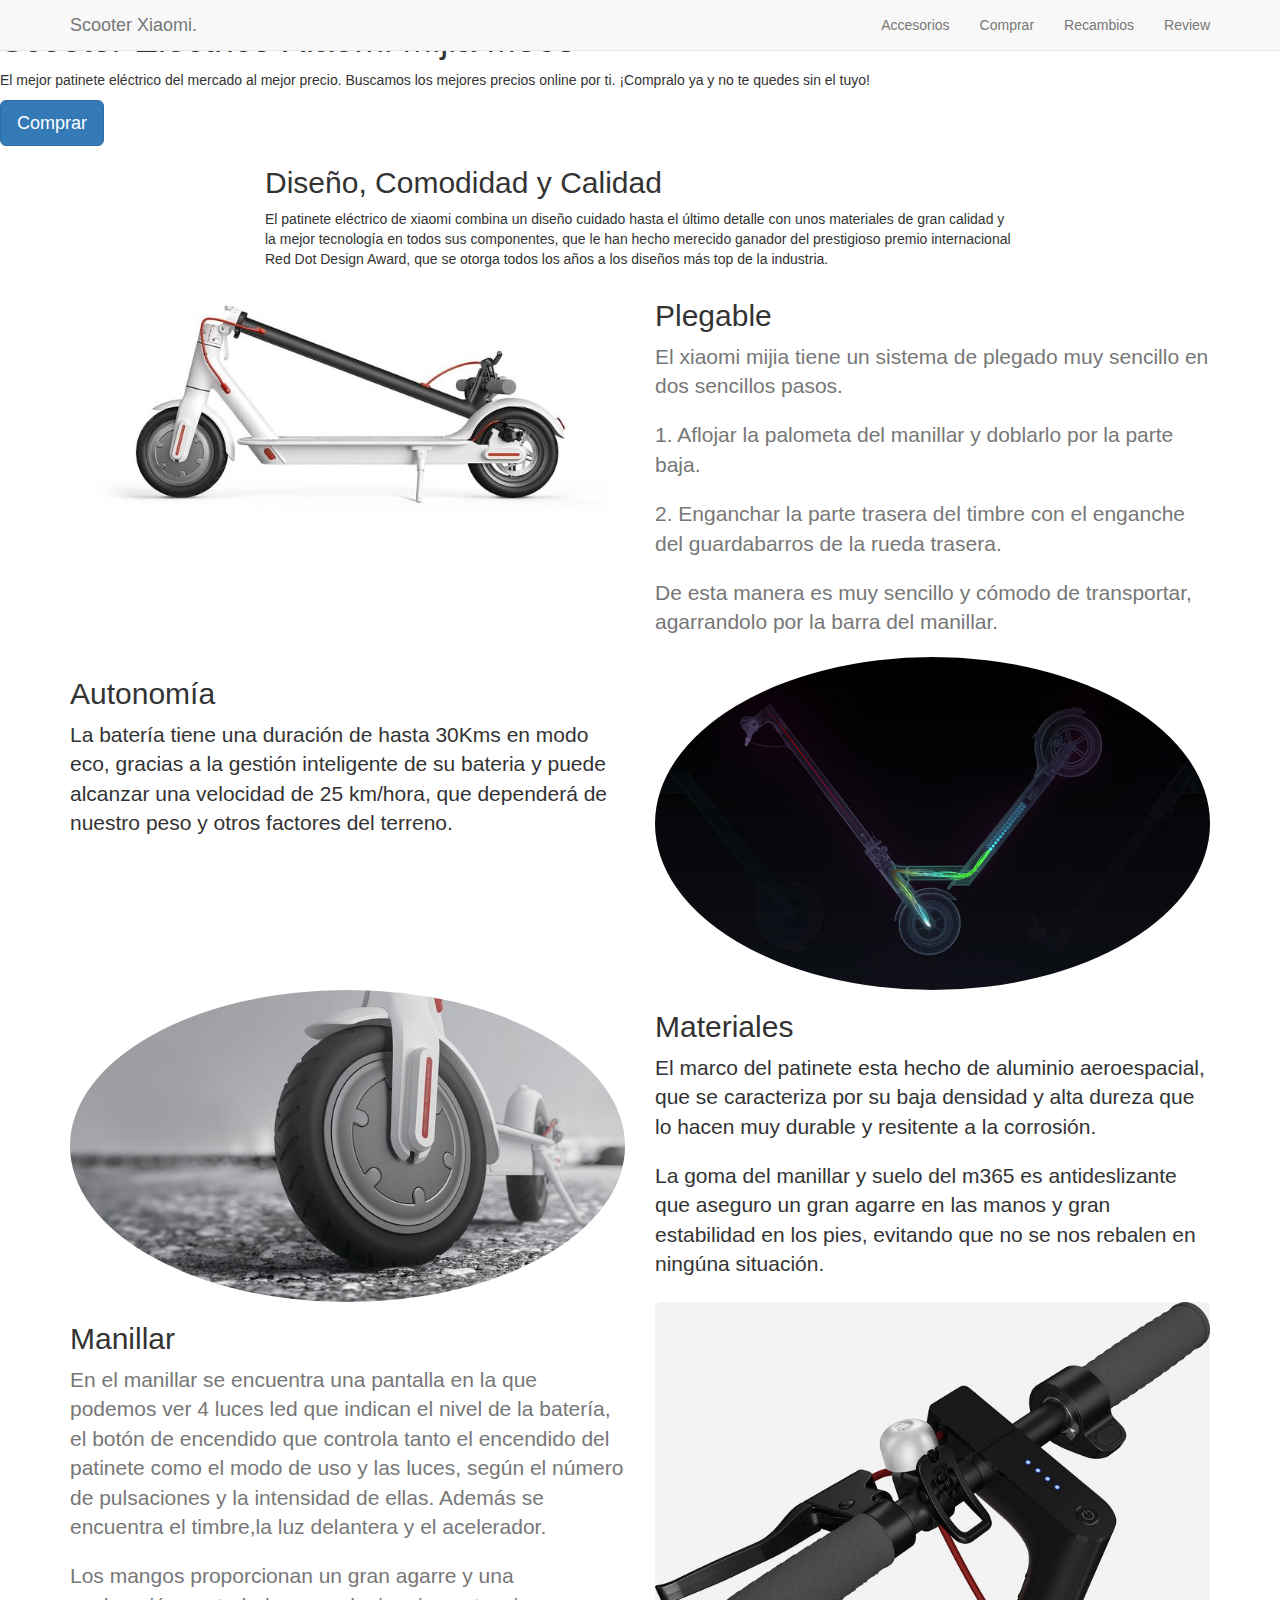
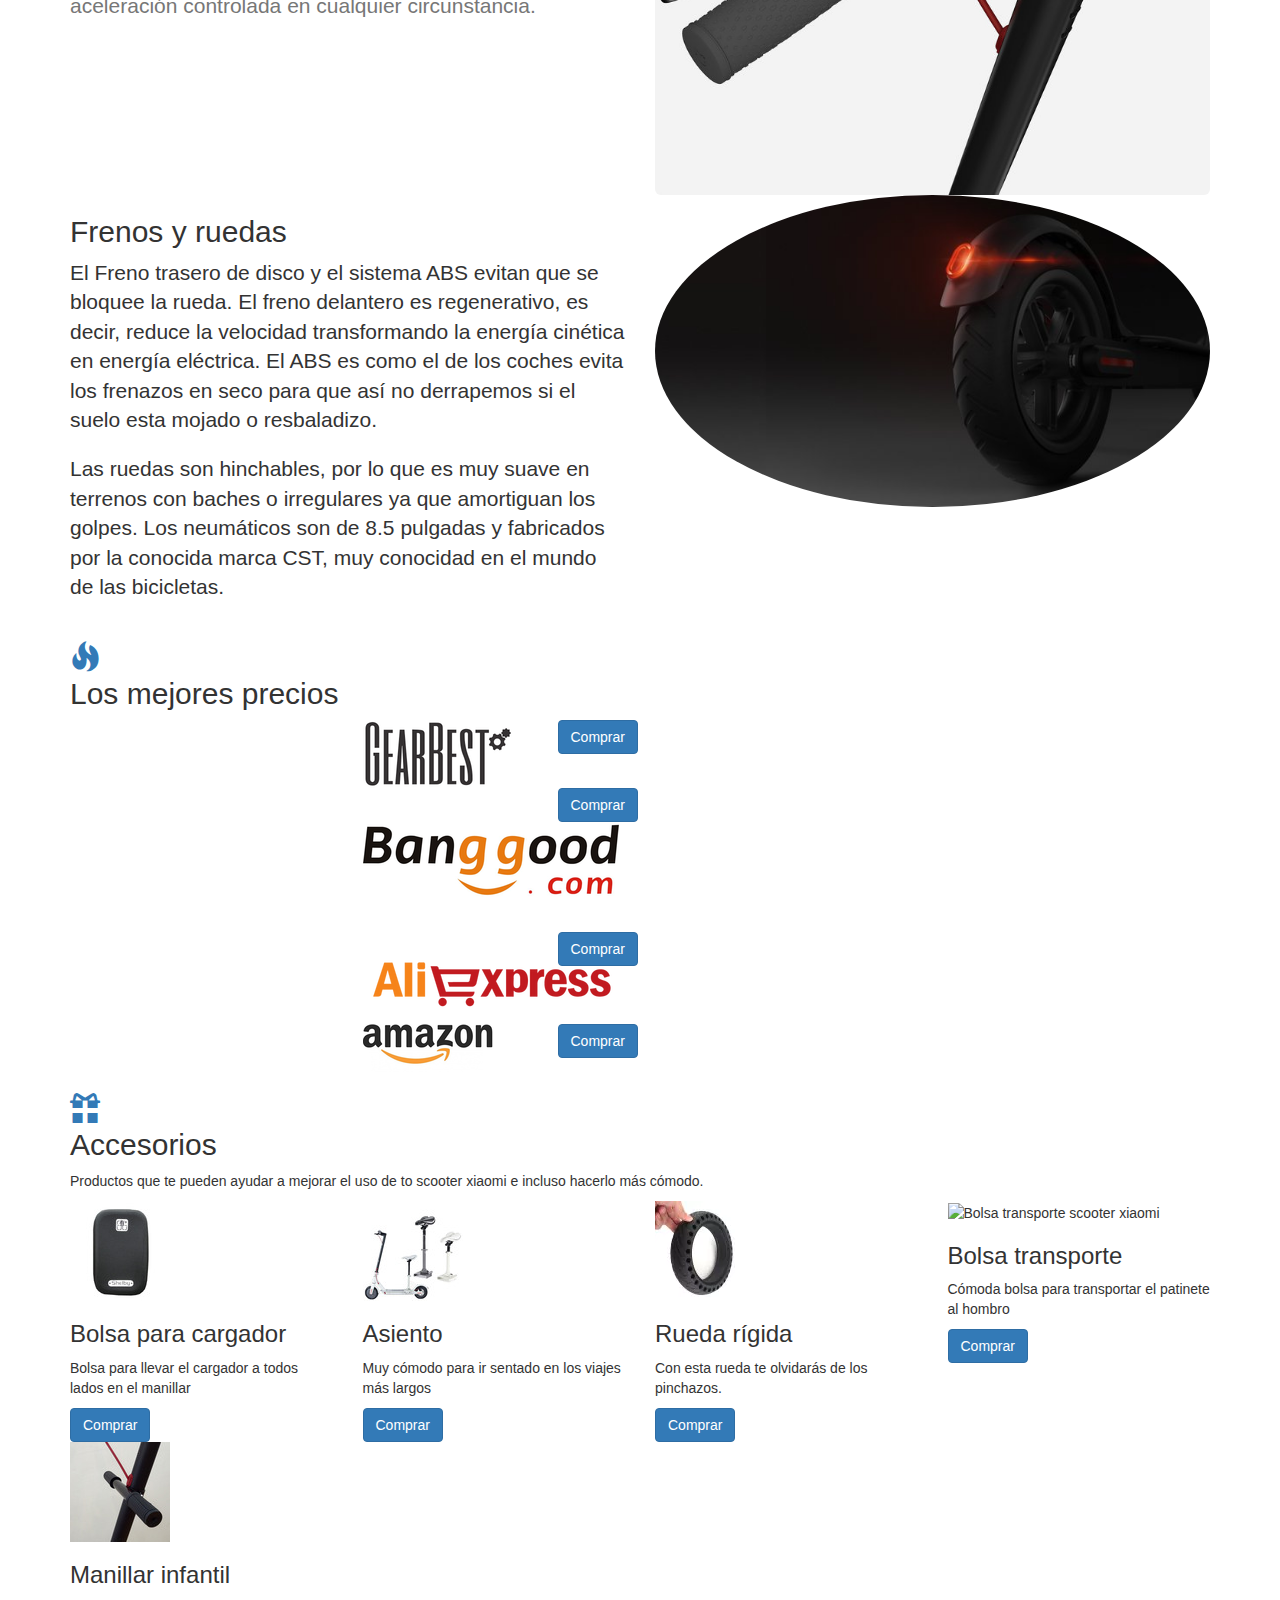
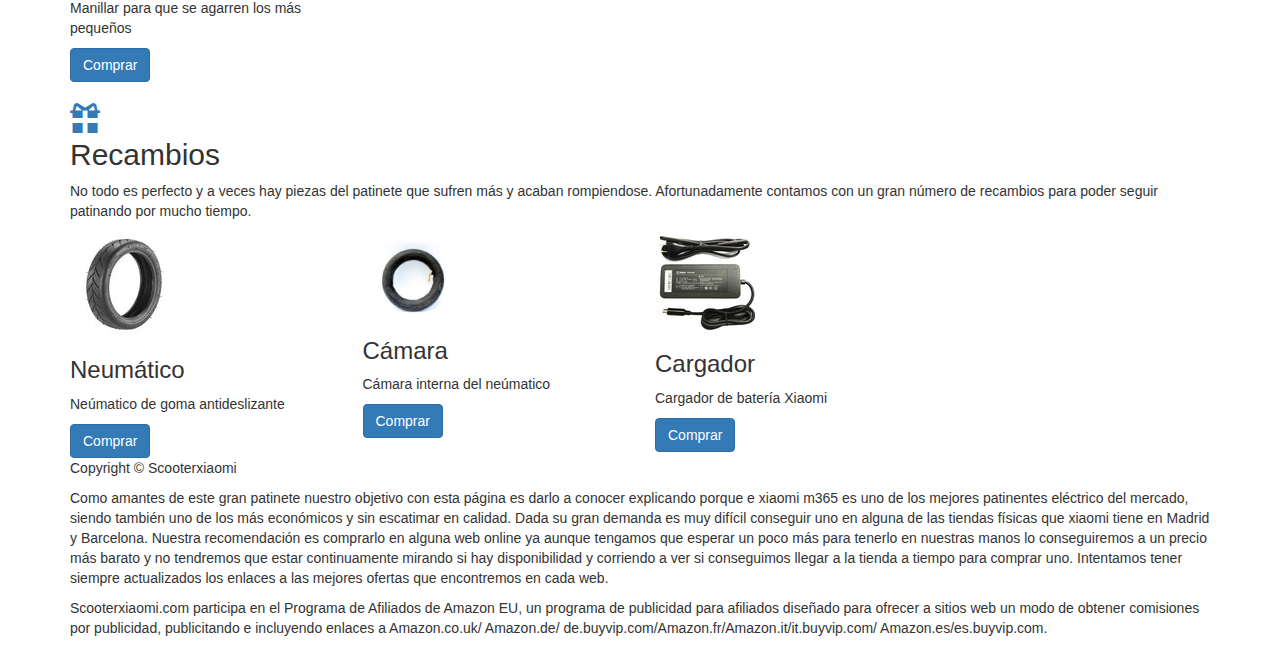
==== index.html @ 9f685b46 "css" ====
<!DOCTYPE html>
<html lang="es">

<head>
    <meta name="msvalidate.01" content="8E0CDEB3467CA94D965255BB709CE0AC" />
    <!-- TradeDoubler site verification 3030083 -->
    <meta charset="utf-8">
    <meta http-equiv="X-UA-Compatible" content="IE=edge">
    <meta name="viewport" content="width=device-width, initial-scale=1">

    <title>Scooterxiaomi.com - comprar scooter xiaomi barato</title>
    <meta name="description" content="Comprar Scooter Xiaomi M365 Barato. El mejor patinete eléctrico al mejor precio.Las mejores ofertas. También podrás encontrar accesorios y recambios para este patinete."
    />
    <link rel="canonical" href="https://www.scooterxiaomi.com" />

     <link rel="stylesheet" href="https://maxcdn.bootstrapcdn.com/bootstrap/3.3.5/css/bootstrap.min.css">
<!--   <link href="css/custom1.css" rel="stylesheet">
 -->
    <link rel="icon" type="image/x-icon" href="https://i.blogs.es/ee8dd2/original-xiaomi-m365-smart-electric/450_1000.jpg">
</head>

<body>

    <nav id="siteNav" class="navbar navbar-default navbar-fixed-top">
        <div class="container">
            <div class="navbar-header">
                <button type="button" class="navbar-toggle" data-toggle="collapse" data-target="#navbar">
                    <span class="sr-only">Toggle navigation</span>
                    <span class="icon-bar"></span>
                    <span class="icon-bar"></span>
                    <span class="icon-bar"></span>
                </button>
                <a class="navbar-brand" href="#">
                    Scooter Xiaomi.
                </a>
            </div>
            <div class="collapse navbar-collapse" id="navbar">
                <ul class="nav navbar-nav navbar-right">
                    <li>
                        <a href="#accesorios">Accesorios</a>
                    </li>
                    <li>
                        <a href="#comprar">Comprar</a>
                    </li>
                    <li>
                        <a href="#recambios">Recambios</a>
                    </li>
                    <li>
                        <a href="/review">Review</a>
                    </li>
                </ul>

            </div>
        </div>
    </nav>

    <header>
        <div class="header-content">
            <div class="header-content-inner">
                <h1>Scooter Eléctrico Xiaomi Mijia M365</h1>
                <p>El mejor patinete eléctrico del mercado al mejor precio. Buscamos los mejores precios online por ti. ¡Compralo ya y no te quedes sin el tuyo!</p>
                <a href="#comprar" class="btn btn-primary btn-lg">Comprar</a>
            </div>
        </div>
    </header>

    <section class="intro">
        <div class="container">
            <div class="row">
                <div class="col-lg-8 col-lg-offset-2">
                    <h2 class="section-heading">Diseño, Comodidad y Calidad</h2>
                    <p class="text-light">El patinete eléctrico de xiaomi combina un diseño cuidado hasta el último detalle con unos materiales
                        de gran calidad y la mejor tecnología en todos sus componentes, que le han hecho merecido ganador
                        del prestigioso premio internacional Red Dot Design Award, que se otorga todos los años a los diseños
                        más top de la industria.</p>
                </div>
            </div>
        </div>
    </section>

    <section class="content" id="especificaciones">
        <div class="container">
            <div class="row">
                <div class="col-sm-6">
                    <img class="img-responsive img-square center-block" src="./images/rsz_scooter-06-1442.jpg" alt="Scooter Xiaomi plegado">
                </div>
                <div class="col-sm-6">
                    <h2 class="section-header">Plegable</h2>
                    <p class="lead text-muted">El xiaomi mijia tiene un sistema de plegado muy sencillo en dos sencillos pasos.</p>
                    <p class="lead text-muted">1. Aflojar la palometa del manillar y doblarlo por la parte baja.</p>
                    <p class="lead text-muted">2. Enganchar la parte trasera del timbre con el enganche del guardabarros de la rueda trasera.</p>
                    <p class="lead text-muted">De esta manera es muy sencillo y cómodo de transportar, agarrandolo por la barra del manillar.</p>
                </div>
            </div>
        </div>
    </section>

    <section class="content content-2">
        <div class="container">
            <div class="row">
                <div class="col-sm-6">
                    <h2 class="section-header">Autonomía</h2>
                    <p class="lead text-light">La batería tiene una duración de hasta 30Kms en modo eco, gracias a la gestión inteligente de su bateria
                        y puede alcanzar una velocidad de 25 km/hora, que dependerá de nuestro peso y otros factores del
                        terreno.
                    </p>
                </div>
                <div class="col-sm-6">
                    <img class="img-responsive img-circle center-block" src="./images/rsz_scooter-13-03-1442.jpg" alt="bateria scooter xiaomi">
                </div>

            </div>
        </div>
    </section>
    <section class="intro">
        <div class="container">
            <div class="row">
                <div class="col-sm-6">
                    <img class="img-responsive img-circle center-block" src="./images/rsz_scooter-11-1442.jpg" alt="materiales">
                </div>
                <div class="col-sm-6">
                    <h2 class="section-header">Materiales</h2>
                    <p class="lead text-light">El marco del patinete esta hecho de aluminio aeroespacial, que se caracteriza por su baja densidad y alta dureza que lo hacen muy durable y resitente a la corrosión.
                    </p>
                    <p class="lead text-light">La goma del manillar y suelo del m365 es antideslizante que aseguro un gran agarre en las manos y gran estabilidad en los pies, evitando que no se nos rebalen en ningúna situación.
                    </p>
                </div>
            </div>
        </div>
    </section>

    <section class="content">
        <div class="container">
            <div class="row">
                <div class="col-sm-6">
                    <h2 class="section-header">Manillar</h2>
                    <p class="lead text-muted">En el manillar se encuentra una pantalla en la que podemos ver 4 luces led que indican el nivel de la
                        batería, el botón de encendido que controla tanto el encendido del patinete como el modo de uso y
                        las luces, según el número de pulsaciones y la intensidad de ellas. Además se encuentra el timbre,la
                        luz delantera y el acelerador.</p>
                    <p class="lead text-muted">Los mangos proporcionan un gran agarre y una aceleración controlada en cualquier circunstancia.</p>
                </div>
                <div class="col-sm-6">
                    <img class="img-responsive img-rounded center-block" src="./images/rsz_scooter-08-1442.jpg" alt="manillar scooter xiaomi">
                </div>

            </div>
        </div>
    </section>

    <section class="content content-2">
        <div class="container">
            <div class="row">
                <div class="col-sm-6">
                    <h2 class="section-header">Frenos y ruedas</h2>
                    <p class="lead text-light">El Freno trasero de disco y el sistema ABS evitan que se bloquee la rueda. El freno delantero es regenerativo,
                        es decir, reduce la velocidad transformando la energía cinética en energía eléctrica. El ABS es como
                        el de los coches evita los frenazos en seco para que así no derrapemos si el suelo esta mojado o
                        resbaladizo.
                    </p>

                    <p class="lead text-light">Las ruedas son hinchables, por lo que es muy suave en terrenos con baches o irregulares ya que amortiguan
                        los golpes. Los neumáticos son de 8.5 pulgadas y fabricados por la conocida marca CST, muy conocidad
                        en el mundo de las bicicletas.</p>
                </div>
                <div class="col-sm-6">
                    <img class="img-responsive img-circle center-block" src="./images/rsz_scooter-10-b.jpg" alt="frenos scooter xiaomi">
                </div>

            </div>
        </div>
    </section>

    <section class="content content-3" id="comprar">
        <div class="container">
            <h2 class="section-header">
                <span class="glyphicon glyphicon-fire text-primary"></span>
                <br> Los mejores precios</h2>
            <div class="row pt-15">
                <div class="col-md-2 col-md-offset-3">
                    <img src="./images/rsz_gearbest.png" alt="gearbest logo" class="logo-gearbest">
                </div>
                <div class="col-md-2  price1">
                    <a href="https://www.gearbest.com/skateboard/pp_596618.html?lkid=13518236&lkid=13518241" class="btn btn-primary" target="_blank">Comprar</a>
                </div>
            </div>
            <div class="row pt-20">
                <div class="col-md-2 col-md-offset-3">
                    <img src="./images/rsz_banggood.png" alt="banggood logo" class="logo-banggood">
                </div>
                <div class="col-md-2  price2">
                    <a href="https://www.banggood.com/Xiaomi-M365-IP54-12_5kg-Ultra-light-30km-Long-Life-Folding-Electric-Scooter-Intelligent-BMS-25-kmh-Max_-Load-100kg-Skateboard-Hoverboard-Balancing-Scooter-p-1112746.html?p=IJ011212781501201708"
                        class="btn btn-primary">Comprar</a>
                </div>
            </div>
            <div class="row">
                <div class="col-md-2 col-md-offset-3">
                    <img src="./images/rsz_aliexpress.png" alt="Aliexpress logo"
                        class="logo-aliexpress">
                </div>
                <div class="col-md-2 pt-20">
                    <a href="https://s.click.aliexpress.com/e/qrRrJiM" target="_blank" class="btn btn-primary">Comprar</a>
                </div>
            </div>
            <div class="row pt-20">
                <div class="col-md-2 col-md-offset-3">
                    <img src="./images/rsz_amazon.png" alt="Amazon logo" class="logo-amazon">
                </div>
                <div class="col-md-2">
                    <a href="https://www.amazon.es/gp/product/B077QHRLPB/ref=as_li_tl?ie=UTF8&camp=3638&creative=24630&creativeASIN=B077QHRLPB&linkCode=as2&tag=tdspvv-21&linkId=67bfef4fda82eafa4a754abb91c09787"
                        target="_blank" class="btn btn-primary">Comprar</a>
                </div>
            </div>
        </div>
    </section>

    <section class=" content-4" id="accesorios">
        <div class="container">
            <h2 class="section-header">
                <span class="glyphicon glyphicon-gift text-primary"></span>
                <br> Accesorios</h2>

                <p>Productos que te pueden ayudar a mejorar el uso de to scooter xiaomi e incluso hacerlo más cómodo.</p>

            <div class="row pt-20">
                <div class="col-md-3 col-sm-12">
                    <div class="card card-18-rem" itemscope itemtype="http://schema.org/Product">
                        <img class="card-img-top" src="./images/bolsa-cargador.jpg"
                            alt="Bolsa cargador scooter xiaomi" itemprop="image">
                        <div class="card-body">
                            <h3 class="card-title" itemprop="name">Bolsa para cargador</h3>
                            <p class="card-text" itemprop="description">Bolsa para llevar el cargador a todos lados en el manillar</p>
                            <a href="https://s.click.aliexpress.com/e/aiaMVJY" target="_blank" class="btn btn-primary">Comprar</a>
                        </div>
                    </div>
                </div>
                <div class="col-md-3 col-sm-12">
                    <div class="card card-18-rem" itemscope itemtype="http://schema.org/Product">
                        <img class="card-img-top" src="./images/asiento.jpg"
                            alt="Asiento scooter xiaomi" itemprop="image">
                        <div class="card-body">
                            <h3 class="card-title" itemprop="name">Asiento</h3>
                            <p class="card-text" itemprop="description">Muy cómodo para ir sentado en los viajes más largos</p>
                            <a href="https://s.click.aliexpress.com/e/QB6iIQn" target="_blank" class="btn btn-primary">Comprar</a>
                        </div>
                    </div>
                </div>
                <div class="col-md-3 col-sm-12">
                    <div class="card card-18-rem" itemscope itemtype="http://schema.org/Product">
                        <img class="card-img-top" src="./images/rueda-rigida.jpg"
                            alt="rueda rigida scooter xiaomi" itemprop="image">
                        <div class="card-body">
                            <h3 class="card-title" itemprop="name">Rueda rígida</h3>
                            <p class="card-text" itemprop="description">Con esta rueda te olvidarás de los pinchazos.</p>
                            <a href="https://www.gearbest.com/skateboard/pp_1573791.html?lkid=13518422" target="_blank" class="btn btn-primary">Comprar</a>
                        </div>
                    </div>
                </div>
                <div class="col-md-3 col-sm-12">
                    <div class="card card-18-rem" itemscope itemtype="http://schema.org/Product">
                        <img class="card-img-top img-accesories" src="https://images-na.ssl-images-amazon.com/images/I/61dDVH8f5JL._SX425_.jpg" alt="Bolsa transporte scooter xiaomi"
                            itemprop="image">
                        <div class="card-body">
                            <h3 class="card-title" itemprop="name">Bolsa transporte</h3>
                            <p class="card-text" itemprop="description">Cómoda bolsa para transportar el patinete al hombro</p>
                            <a href="./images/rsz_bolsa-transporte"
                                target="_blank" class="btn btn-primary">Comprar</a>
                        </div>
                    </div>
                </div>
            </div>
            <div class="row pt-20">
                <div class="col-md-3 col-sm-12">
                    <div class="card card-18-rem" itemscope itemtype="http://schema.org/Product">
                        <img class="card-img-top img-accesories" src="./images/manillar-mini.jpg"
                            alt="Manillar infantil" itemprop="image">
                        <div class="card-body">
                            <h3 class="card-title" itemprop="name">Manillar infantil</h3>
                            <p class="card-text" itemprop="description">Manillar para que se agarren los más pequeños</p>
                            <a href="http://s.click.aliexpress.com/e/VfiiEiM" target="_blank" class="btn btn-primary">Comprar</a>
                        </div>
                    </div>
                </div>
            </div>



            <h2 class="section-header pt-20">
                <span class="glyphicon glyphicon-gift text-primary"></span>
                <br>Recambios</h2>

                <p>No todo es perfecto y a veces hay piezas del patinete que sufren más y acaban rompiendose. Afortunadamente contamos con un gran número de recambios para poder seguir patinando por mucho tiempo.</p>

            <div class="row" id="recambios">
                <div class="col-md-3 col-sm-6" itemscope itemtype="http://schema.org/Product">
                    <div class="card card-18-rem">
                        <img class="card-img-top img-accesories" src="./images/rsz_neumatico.jpg" alt="Neumatico scooter xiaomi"
                            itemprop="image">
                        <div class="card-body">
                            <h3 class="card-title" itemprop="name">Neumático</h3>
                            <p class="card-text" itemprop="description">Neúmatico de goma antideslizante</p>
                            <a href="https://www.amazon.es/gp/product/B079Q466J2/ref=as_li_qf_asin_il_tl?ie=UTF8&tag=tdspvv-21&creative=24630&linkCode=as2&creativeASIN=B079Q466J2&linkId=3491f57e5a4cb62c5147d23f6843246d"
                                target="_blank" class="btn btn-primary">Comprar</a>
                        </div>
                    </div>
                </div>
                <div class="col-md-3 col-sm-6">
                    <div class="card card-18-rem" itemscope itemtype="http://schema.org/Product">
                        <img class="card-img-top img-accesories" src="./images/rsz_camara.jpg"
                            alt="Cámara rueda scooter xiaomi" itemprop="image" style="width:100px">
                        <div class="card-body">
                            <h3 class="card-title" itemprop="name">Cámara</h3>
                            <p class="card-text" itemprop="description">Cámara interna del neúmatico</p>
                            <a href="https://www.amazon.es/gp/product/B0755WVT9D/ref=as_li_tl?ie=UTF8&camp=3638&creative=24630&creativeASIN=B0755WVT9D&linkCode=as2&tag=tdspvv-21&linkId=b9d575d1854f3c2019b5dc37c9b87174"
                                target="_blank" class="btn btn-primary">Comprar</a>
                        </div>
                    </div>
                </div>
                <div class="col-md-3 col-sm-6">
                    <div class="card card-18-rem" itemscope itemtype="http://schema.org/Product">
                        <img class="card-img-top img-accesories" src="./images/cargador.jpg" alt="Cargador de batería" itemprop="image">
                        <div class="card-body">
                            <h3 class="card-title" itemprop="name">Cargador</h3>
                            <p class="card-text" itemprop="description">Cargador de batería Xiaomi</p>
                            <a href="http://s.click.aliexpress.com/e/eMjyrRN" target="_blank" class="btn btn-primary">Comprar</a>
                        </div>
                    </div>
                </div>
            </div>
        </div>
    </section>


    <footer class="page-footer">

        <div class="small-print">
            <div class="container">
                <p>Copyright &copy; Scooterxiaomi</p>

                <p class="about">Como amantes de este gran patinete nuestro objetivo con esta página es darlo a conocer explicando porque e xiaomi m365 es uno de los mejores patinentes eléctrico del mercado, siendo también uno de los más económicos y sin escatimar en calidad. Dada su gran demanda es muy difícil conseguir uno en alguna de las tiendas físicas que xiaomi tiene en Madrid y Barcelona. Nuestra recomendación es comprarlo en alguna web online ya aunque tengamos que esperar un poco más para tenerlo en nuestras manos lo conseguiremos a un precio más barato y no tendremos que estar continuamente mirando si hay disponibilidad y corriendo a ver si conseguimos llegar a la tienda a tiempo para comprar uno. Intentamos tener siempre actualizados los enlaces a las mejores ofertas que encontremos en cada web.</p>

                <p>Scooterxiaomi.com participa en el Programa de Afiliados de Amazon EU, un programa de publicidad para afiliados
                    diseñado para ofrecer a sitios web un modo de obtener comisiones por publicidad, publicitando e incluyendo
                    enlaces a Amazon.co.uk/ Amazon.de/ de.buyvip.com/Amazon.fr/Amazon.it/it.buyvip.com/ Amazon.es/es.buyvip.com.</p>
            </div>
        </div>
    </footer>

    <script src="js/jquery-1.11.3.min.js"></script>
    <script src="js/bootstrap.min.js"></script>
    <script src="js/jquery.easing.min.js"></script>
    <script src="js/custom.js"></script>

    <script async src="https://www.googletagmanager.com/gtag/js?id=UA-116278491-1"></script>
    <script>
        window.dataLayer = window.dataLayer || [];
        function gtag() { dataLayer.push(arguments); }
        gtag('js', new Date());

        gtag('config', 'UA-116278491-1');
    </script>

</body>

</html>
---- css/custom1.css ----
a,a:focus,a:hover{color:#ff6700}header,header .header-content{position:relative;width:100%;text-align:center}.intro,header{text-align:center}body,html{width:100%;height:100%;font-family:'Open Sans','Helvetica Neue',Arial,sans-serif}a{-webkit-transition:all .35s;-moz-transition:all .35s;transition:all .35s}.btn-default,.navbar-default{-webkit-transition:all .35s;-moz-transition:all .35s}p{font-size:16px;line-height:1.5}header{min-height:auto;color:#fff;background-image:url(../images/rsz_scooter-04-01-1442.jpg);background-position:center;-webkit-background-size:cover;-moz-background-size:cover;background-size:cover;-o-background-size:cover}.btn-default.active,.btn-default:active,.btn-primary.active,.btn-primary:active,.open>.dropdown-toggle.btn-default,.open>.dropdown-toggle.btn-primary{background-image:none}header .header-content{padding:100px 15px 70px}header .header-content .header-content-inner h1{margin-top:0;margin-bottom:20px;font-size:50px;font-weight:300}header .header-content .header-content-inner p{margin-bottom:50px;font-size:16px;font-weight:300;color:rgba(255,255,255,.7)}@media (min-width:768px){header{min-height:100%}header .header-content{position:absolute;top:50%;padding:0 50px;-webkit-transform:translateY(-50%);-ms-transform:translateY(-50%);transform:translateY(-50%)}header .header-content .header-content-inner{margin-right:auto;margin-left:auto;max-width:1000px}header .header-content .header-content-inner h1{font-size:62px}header .header-content .header-content-inner p{margin-right:auto;margin-left:auto;max-width:80%;font-size:18px}}.section-heading{margin-top:0;margin-bottom:20px}.intro{color:#fff;background-color:#ff6700;padding:70px 0}.content-2,.content-4{background-color:#222;color:#fff}.content{padding:100px 0}.content-3,.content-4{padding:20px 0 40px;text-align:center}.promo,.promo a:active,.promo a:hover,.promo a:link,.promo a:visited,.promo h3{color:#fff;text-shadow:0 0 40px #000;text-decoration:none}h3{font-size:19px}.page-footer{text-align:center;border-top:1px solid #B0C4DE;margin-top:20px}.content-3 .glyphicon,.content-4 .glyphicon,.page-footer .glyphicon{font-size:32px;font-weight:700}.page-footer .small-print{padding:50px 0 40px;font-weight:300}.text-light{color:rgba(255,255,255,.7)}.navbar-default{border-color:rgba(34,34,34,.05);background-color:#fff;transition:all .35s}.navbar-default .navbar-header .navbar-brand{color:#ff6700}.navbar-default .navbar-header .navbar-brand:focus,.navbar-default .navbar-header .navbar-brand:hover{color:#eb3812}.navbar-default .nav>li>a,.navbar-default .nav>li>a:focus{color:#222}.navbar-default .nav>li>a:focus:hover,.navbar-default .nav>li>a:hover{color:#ff6700}.navbar-default .nav>li.active>a,.navbar-default .nav>li.active>a:focus{color:#ff6700!important;background-color:transparent}.navbar-default .nav>li.active>a:focus:hover,.navbar-default .nav>li.active>a:hover{background-color:transparent}@media (min-width:768px){.navbar-default{border-color:rgba(255,255,255,.3);background-color:transparent}.navbar-default .navbar-header .navbar-brand{color:rgba(255,255,255,.7);letter-spacing:.5em}.navbar-default .navbar-header .navbar-brand:focus,.navbar-default .navbar-header .navbar-brand:hover{color:#fff}.navbar-default .nav>li>a,.navbar-default .nav>li>a:focus{color:rgba(255,255,255,.7)}.navbar-default .nav>li>a:focus:hover,.navbar-default .nav>li>a:hover{color:#fff}.navbar-default.affix{border-color:#fff;background-color:#fff;box-shadow:0 7px 20px 0 rgba(0,0,0,.1)}.navbar-default.affix .navbar-header .navbar-brand{letter-spacing:0;color:#ff6700}.navbar-default.affix .navbar-header .navbar-brand:focus,.navbar-default.affix .navbar-header .navbar-brand:hover{color:#eb3812}.navbar-default.affix .nav>li>a,.navbar-default.affix .nav>li>a:focus{color:#222}.navbar-default.affix .nav>li>a:focus:hover,.navbar-default.affix .nav>li>a:hover{color:#ff6700}}.btn-default{border-color:#fff;color:#222;background-color:#fff;transition:all .35s}.btn-default.active,.btn-default.focus,.btn-default:active,.btn-default:focus,.btn-default:hover,.open>.dropdown-toggle.btn-default{border-color:#eee;color:#222;background-color:#eee}.btn-default.disabled,.btn-default.disabled.active,.btn-default.disabled.focus,.btn-default.disabled:active,.btn-default.disabled:focus,.btn-default.disabled:hover,.btn-default[disabled],.btn-default[disabled].active,.btn-default[disabled].focus,.btn-default[disabled]:active,.btn-default[disabled]:focus,.btn-default[disabled]:hover,fieldset[disabled] .btn-default,fieldset[disabled] .btn-default.active,fieldset[disabled] .btn-default.focus,fieldset[disabled] .btn-default:active,fieldset[disabled] .btn-default:focus,fieldset[disabled] .btn-default:hover{border-color:#fff;background-color:#fff}.btn-default .badge{color:#fff;background-color:#222}.btn-primary{border-color:#ff6700;color:#fff;background-color:#ff6700;-webkit-transition:all .35s;-moz-transition:all .35s;transition:all .35s}.btn-primary.active,.btn-primary.focus,.btn-primary:active,.btn-primary:focus,.btn-primary:hover,.open>.dropdown-toggle.btn-primary{border-color:#E8380C;border-width:2px;color:#fff;background-color:#FF6700}.btn-primary.disabled,.btn-primary.disabled.active,.btn-primary.disabled.focus,.btn-primary.disabled:active,.btn-primary.disabled:focus,.btn-primary.disabled:hover,.btn-primary[disabled],.btn-primary[disabled].active,.btn-primary[disabled].focus,.btn-primary[disabled]:active,.btn-primary[disabled]:focus,.btn-primary[disabled]:hover,fieldset[disabled] .btn-primary,fieldset[disabled] .btn-primary.active,fieldset[disabled] .btn-primary.focus,fieldset[disabled] .btn-primary:active,fieldset[disabled] .btn-primary:focus,fieldset[disabled] .btn-primary:hover{border-color:#ff6700;background-color:#ff6700}.btn-primary .badge{color:#ff6700;background-color:#fff}.btn{border-radius:300px;text-transform:uppercase}.btn-lg{padding:15px 30px}::-moz-selection{text-shadow:none;color:#fff;background:#222}::selection{text-shadow:none;color:#fff;background:#222}img::selection{color:#fff;background:0 0}img::-moz-selection{color:#fff;background:0 0}.text-primary{color:#ff6700}.bg-primary{background-color:#ff6700}.pt-15{padding-top:15px}.pt-20{padding-top:20px}.price{font-size:20px}.price1{padding-top:10px}.price2{padding-top:24px}.price3{padding-top:27px}.logo-gearbest{width:100px}.logo-banggood{width:150px}.logo-aliexpress{width:200px}.logo-amazon{width:160px}.card-18-rem{width:18rem}.img-accesories{width:100px}.center{width:50%;margin:0 auto}.about{font-size:14px}
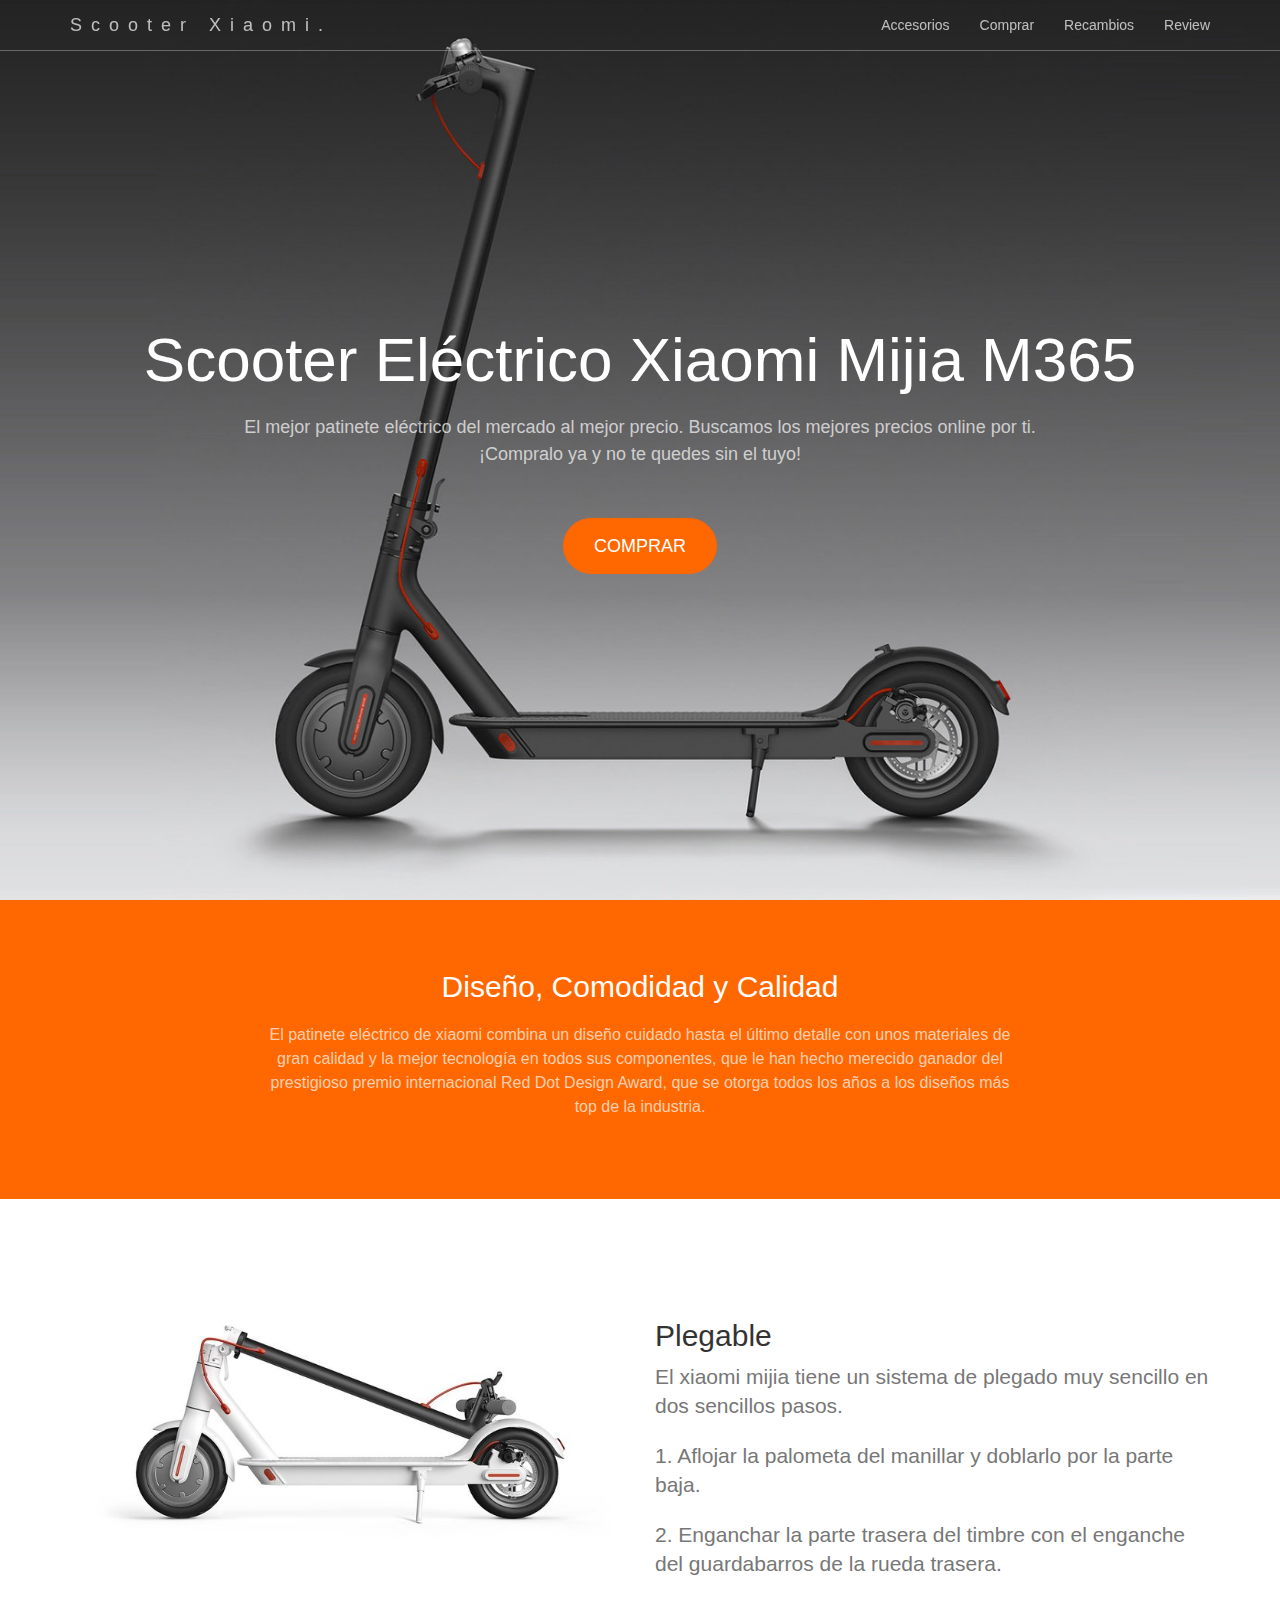
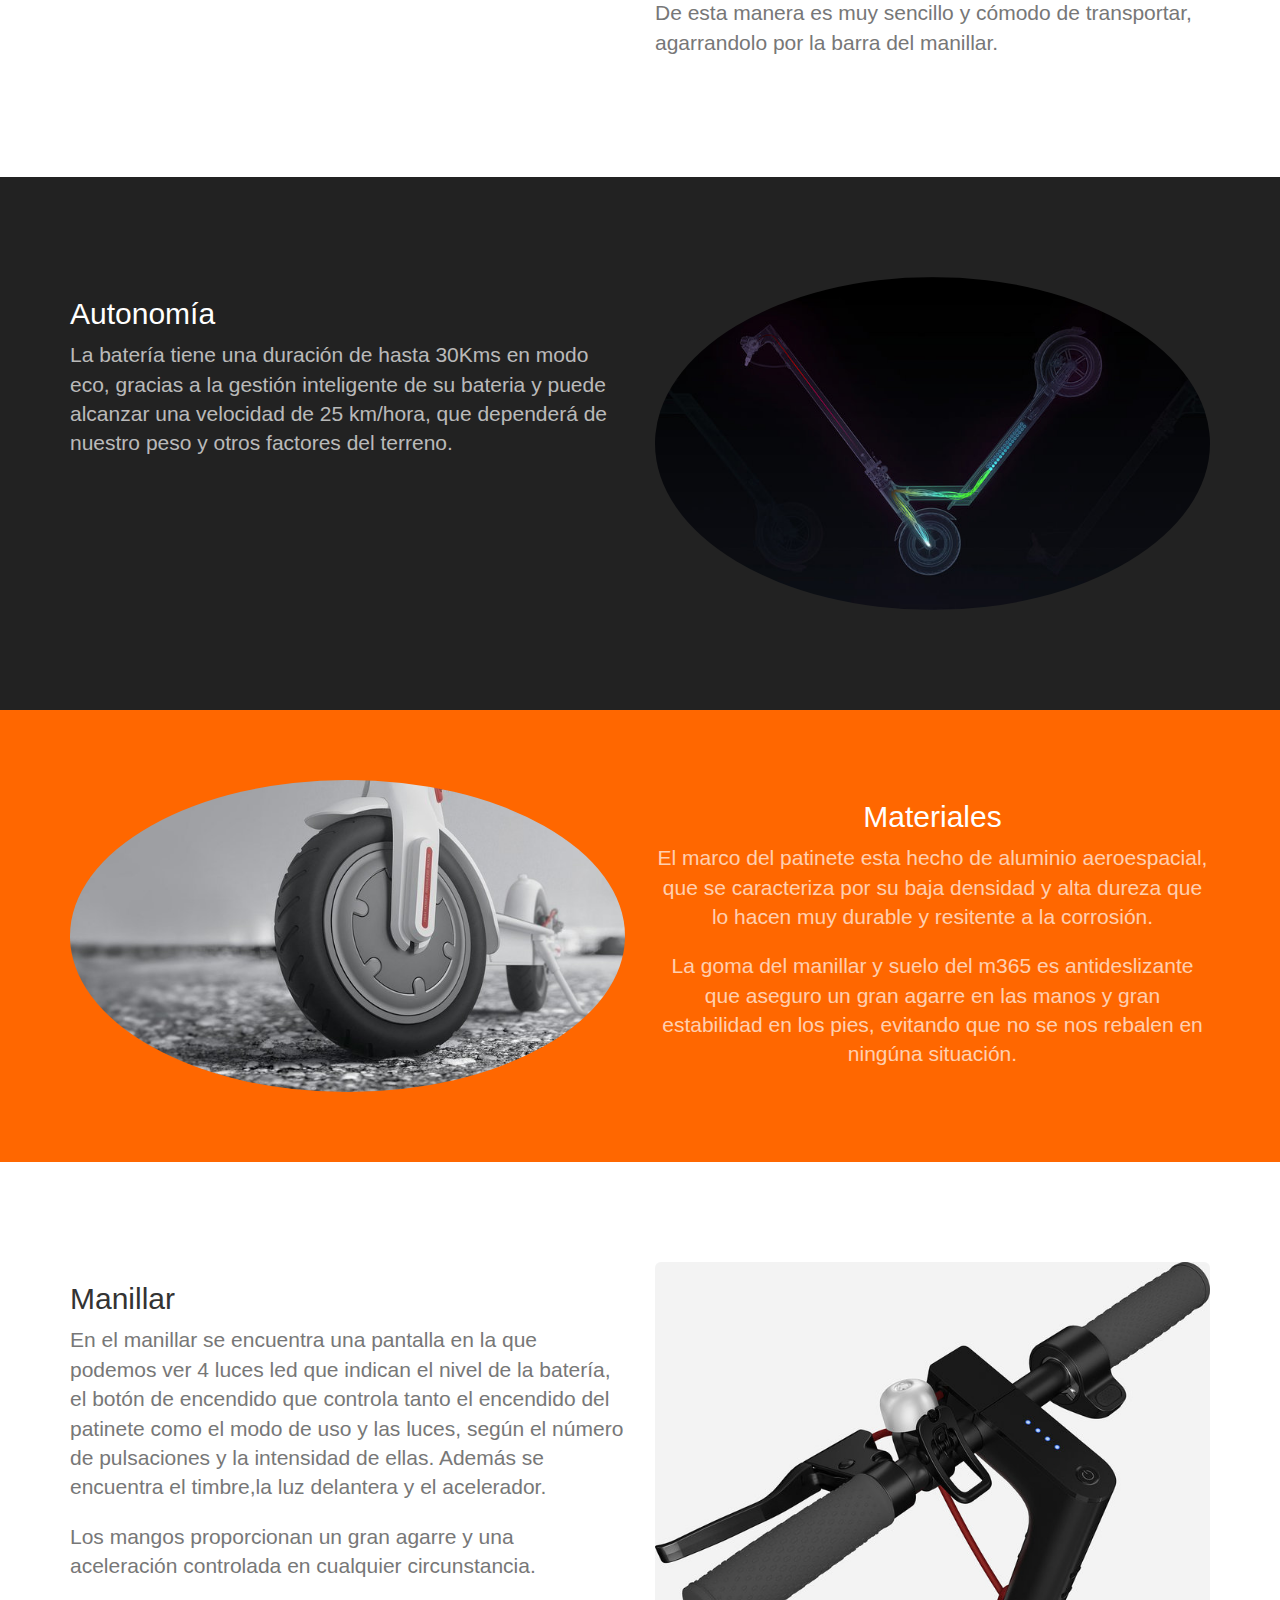
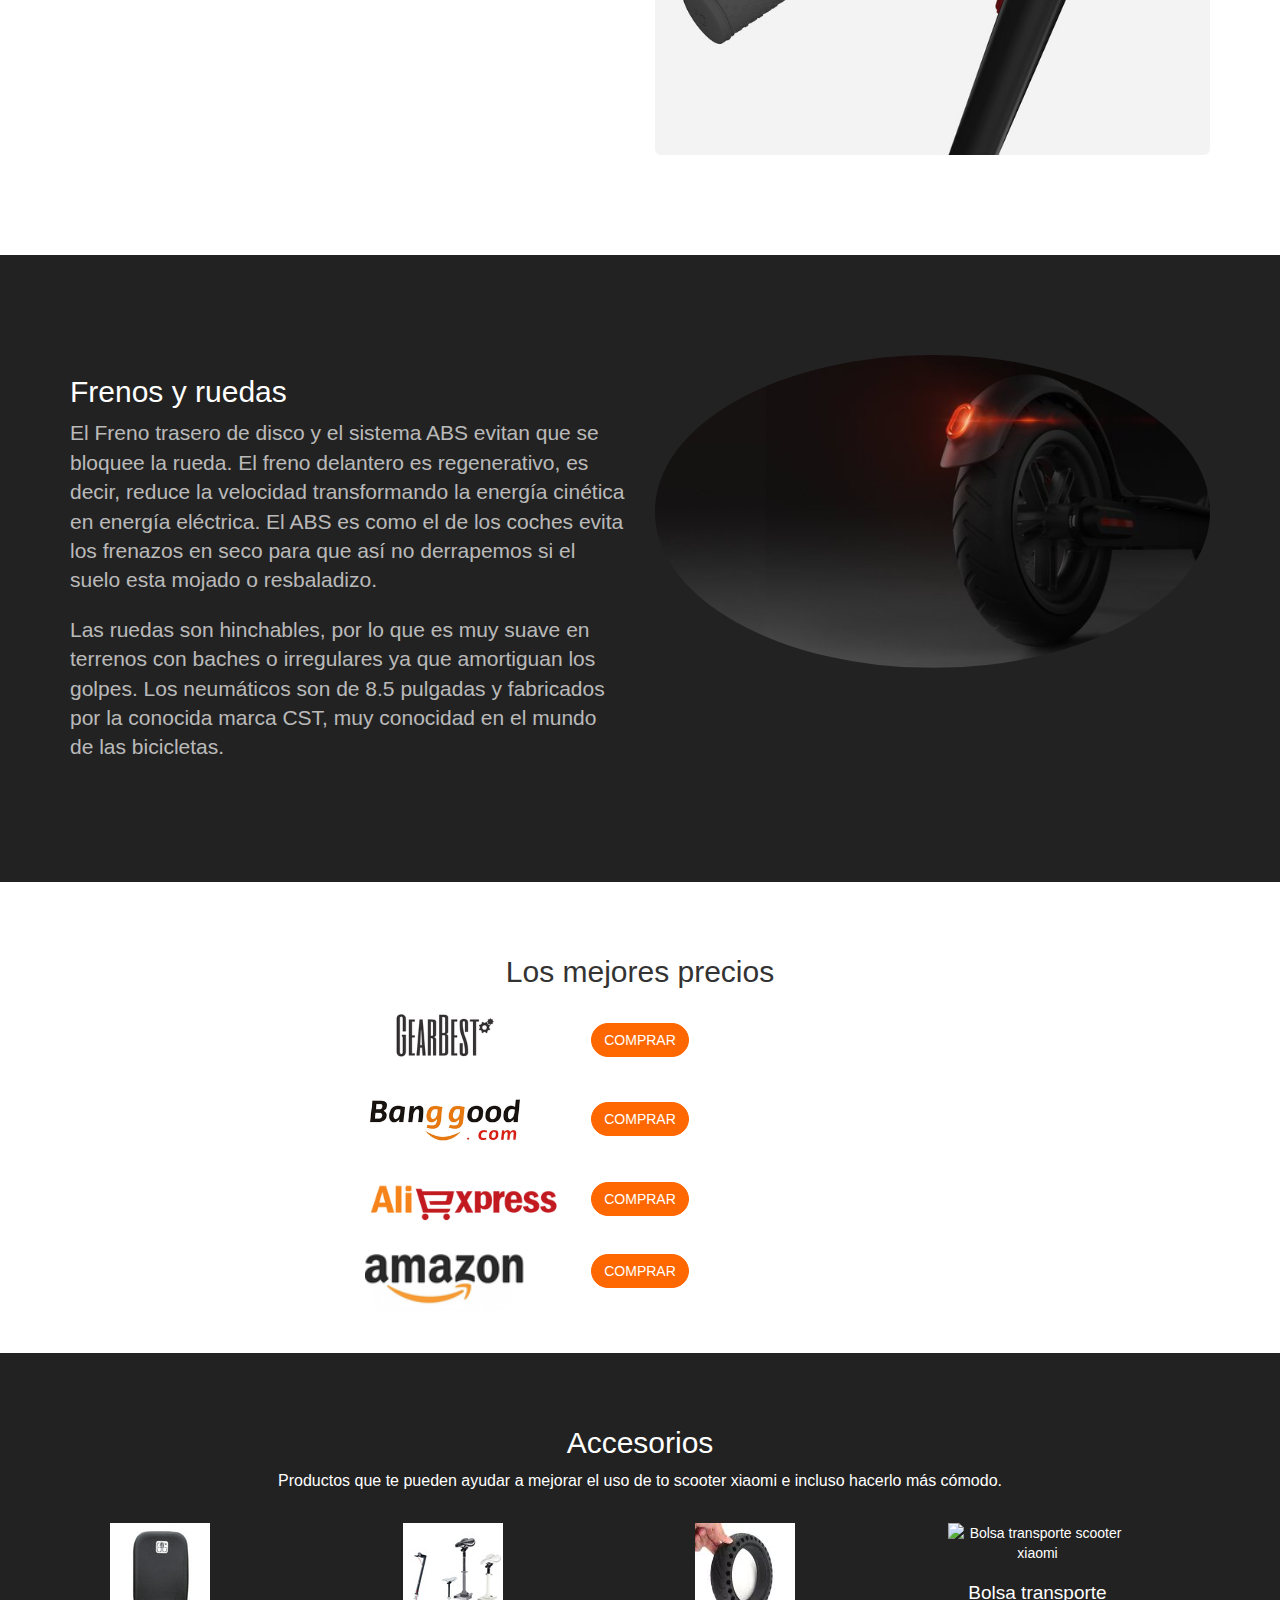
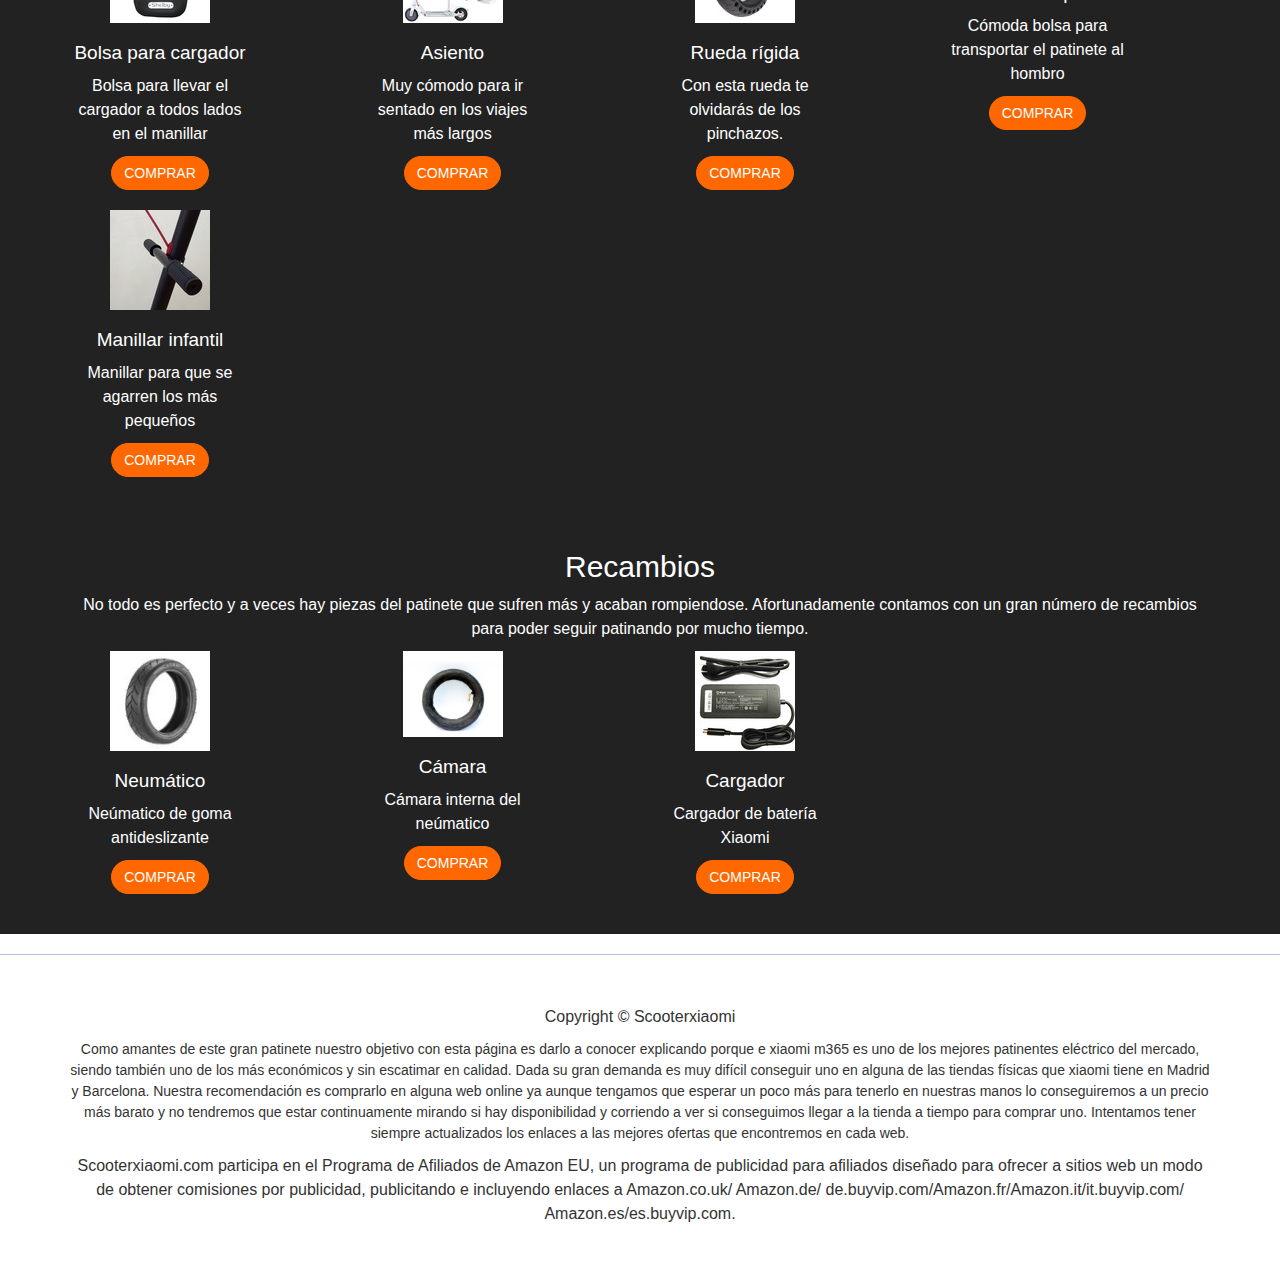
==== commit cdb45039: "add bootstrap min css" ====
--- a/index.html
+++ b/index.html
@@ -13,9 +13,9 @@
     />
     <link rel="canonical" href="https://www.scooterxiaomi.com" />
 
-     <link rel="stylesheet" href="https://maxcdn.bootstrapcdn.com/bootstrap/3.3.5/css/bootstrap.min.css">
-<!--   <link href="css/custom1.css" rel="stylesheet">
- -->
+     <link rel="stylesheet" href="css/bootstrap.min.css">
+     <link href="css/custom1.css" rel="stylesheet">
+
     <link rel="icon" type="image/x-icon" href="https://i.blogs.es/ee8dd2/original-xiaomi-m365-smart-electric/450_1000.jpg">
 </head>
 
--- a/css/custom1.css
+++ b/css/custom1.css
@@ -1 +1,3 @@
+
+ 
 a,a:focus,a:hover{color:#ff6700}header,header .header-content{position:relative;width:100%;text-align:center}.intro,header{text-align:center}body,html{width:100%;height:100%;font-family:'Open Sans','Helvetica Neue',Arial,sans-serif}a{-webkit-transition:all .35s;-moz-transition:all .35s;transition:all .35s}.btn-default,.navbar-default{-webkit-transition:all .35s;-moz-transition:all .35s}p{font-size:16px;line-height:1.5}header{min-height:auto;color:#fff;background-image:url(../images/rsz_scooter-04-01-1442.jpg);background-position:center;-webkit-background-size:cover;-moz-background-size:cover;background-size:cover;-o-background-size:cover}.btn-default.active,.btn-default:active,.btn-primary.active,.btn-primary:active,.open>.dropdown-toggle.btn-default,.open>.dropdown-toggle.btn-primary{background-image:none}header .header-content{padding:100px 15px 70px}header .header-content .header-content-inner h1{margin-top:0;margin-bottom:20px;font-size:50px;font-weight:300}header .header-content .header-content-inner p{margin-bottom:50px;font-size:16px;font-weight:300;color:rgba(255,255,255,.7)}@media (min-width:768px){header{min-height:100%}header .header-content{position:absolute;top:50%;padding:0 50px;-webkit-transform:translateY(-50%);-ms-transform:translateY(-50%);transform:translateY(-50%)}header .header-content .header-content-inner{margin-right:auto;margin-left:auto;max-width:1000px}header .header-content .header-content-inner h1{font-size:62px}header .header-content .header-content-inner p{margin-right:auto;margin-left:auto;max-width:80%;font-size:18px}}.section-heading{margin-top:0;margin-bottom:20px}.intro{color:#fff;background-color:#ff6700;padding:70px 0}.content-2,.content-4{background-color:#222;color:#fff}.content{padding:100px 0}.content-3,.content-4{padding:20px 0 40px;text-align:center}.promo,.promo a:active,.promo a:hover,.promo a:link,.promo a:visited,.promo h3{color:#fff;text-shadow:0 0 40px #000;text-decoration:none}h3{font-size:19px}.page-footer{text-align:center;border-top:1px solid #B0C4DE;margin-top:20px}.content-3 .glyphicon,.content-4 .glyphicon,.page-footer .glyphicon{font-size:32px;font-weight:700}.page-footer .small-print{padding:50px 0 40px;font-weight:300}.text-light{color:rgba(255,255,255,.7)}.navbar-default{border-color:rgba(34,34,34,.05);background-color:#fff;transition:all .35s}.navbar-default .navbar-header .navbar-brand{color:#ff6700}.navbar-default .navbar-header .navbar-brand:focus,.navbar-default .navbar-header .navbar-brand:hover{color:#eb3812}.navbar-default .nav>li>a,.navbar-default .nav>li>a:focus{color:#222}.navbar-default .nav>li>a:focus:hover,.navbar-default .nav>li>a:hover{color:#ff6700}.navbar-default .nav>li.active>a,.navbar-default .nav>li.active>a:focus{color:#ff6700!important;background-color:transparent}.navbar-default .nav>li.active>a:focus:hover,.navbar-default .nav>li.active>a:hover{background-color:transparent}@media (min-width:768px){.navbar-default{border-color:rgba(255,255,255,.3);background-color:transparent}.navbar-default .navbar-header .navbar-brand{color:rgba(255,255,255,.7);letter-spacing:.5em}.navbar-default .navbar-header .navbar-brand:focus,.navbar-default .navbar-header .navbar-brand:hover{color:#fff}.navbar-default .nav>li>a,.navbar-default .nav>li>a:focus{color:rgba(255,255,255,.7)}.navbar-default .nav>li>a:focus:hover,.navbar-default .nav>li>a:hover{color:#fff}.navbar-default.affix{border-color:#fff;background-color:#fff;box-shadow:0 7px 20px 0 rgba(0,0,0,.1)}.navbar-default.affix .navbar-header .navbar-brand{letter-spacing:0;color:#ff6700}.navbar-default.affix .navbar-header .navbar-brand:focus,.navbar-default.affix .navbar-header .navbar-brand:hover{color:#eb3812}.navbar-default.affix .nav>li>a,.navbar-default.affix .nav>li>a:focus{color:#222}.navbar-default.affix .nav>li>a:focus:hover,.navbar-default.affix .nav>li>a:hover{color:#ff6700}}.btn-default{border-color:#fff;color:#222;background-color:#fff;transition:all .35s}.btn-default.active,.btn-default.focus,.btn-default:active,.btn-default:focus,.btn-default:hover,.open>.dropdown-toggle.btn-default{border-color:#eee;color:#222;background-color:#eee}.btn-default.disabled,.btn-default.disabled.active,.btn-default.disabled.focus,.btn-default.disabled:active,.btn-default.disabled:focus,.btn-default.disabled:hover,.btn-default[disabled],.btn-default[disabled].active,.btn-default[disabled].focus,.btn-default[disabled]:active,.btn-default[disabled]:focus,.btn-default[disabled]:hover,fieldset[disabled] .btn-default,fieldset[disabled] .btn-default.active,fieldset[disabled] .btn-default.focus,fieldset[disabled] .btn-default:active,fieldset[disabled] .btn-default:focus,fieldset[disabled] .btn-default:hover{border-color:#fff;background-color:#fff}.btn-default .badge{color:#fff;background-color:#222}.btn-primary{border-color:#ff6700;color:#fff;background-color:#ff6700;-webkit-transition:all .35s;-moz-transition:all .35s;transition:all .35s}.btn-primary.active,.btn-primary.focus,.btn-primary:active,.btn-primary:focus,.btn-primary:hover,.open>.dropdown-toggle.btn-primary{border-color:#E8380C;border-width:2px;color:#fff;background-color:#FF6700}.btn-primary.disabled,.btn-primary.disabled.active,.btn-primary.disabled.focus,.btn-primary.disabled:active,.btn-primary.disabled:focus,.btn-primary.disabled:hover,.btn-primary[disabled],.btn-primary[disabled].active,.btn-primary[disabled].focus,.btn-primary[disabled]:active,.btn-primary[disabled]:focus,.btn-primary[disabled]:hover,fieldset[disabled] .btn-primary,fieldset[disabled] .btn-primary.active,fieldset[disabled] .btn-primary.focus,fieldset[disabled] .btn-primary:active,fieldset[disabled] .btn-primary:focus,fieldset[disabled] .btn-primary:hover{border-color:#ff6700;background-color:#ff6700}.btn-primary .badge{color:#ff6700;background-color:#fff}.btn{border-radius:300px;text-transform:uppercase}.btn-lg{padding:15px 30px}::-moz-selection{text-shadow:none;color:#fff;background:#222}::selection{text-shadow:none;color:#fff;background:#222}img::selection{color:#fff;background:0 0}img::-moz-selection{color:#fff;background:0 0}.text-primary{color:#ff6700}.bg-primary{background-color:#ff6700}.pt-15{padding-top:15px}.pt-20{padding-top:20px}.price{font-size:20px}.price1{padding-top:10px}.price2{padding-top:24px}.price3{padding-top:27px}.logo-gearbest{width:100px}.logo-banggood{width:150px}.logo-aliexpress{width:200px}.logo-amazon{width:160px}.card-18-rem{width:18rem}.img-accesories{width:100px}.center{width:50%;margin:0 auto}.about{font-size:14px}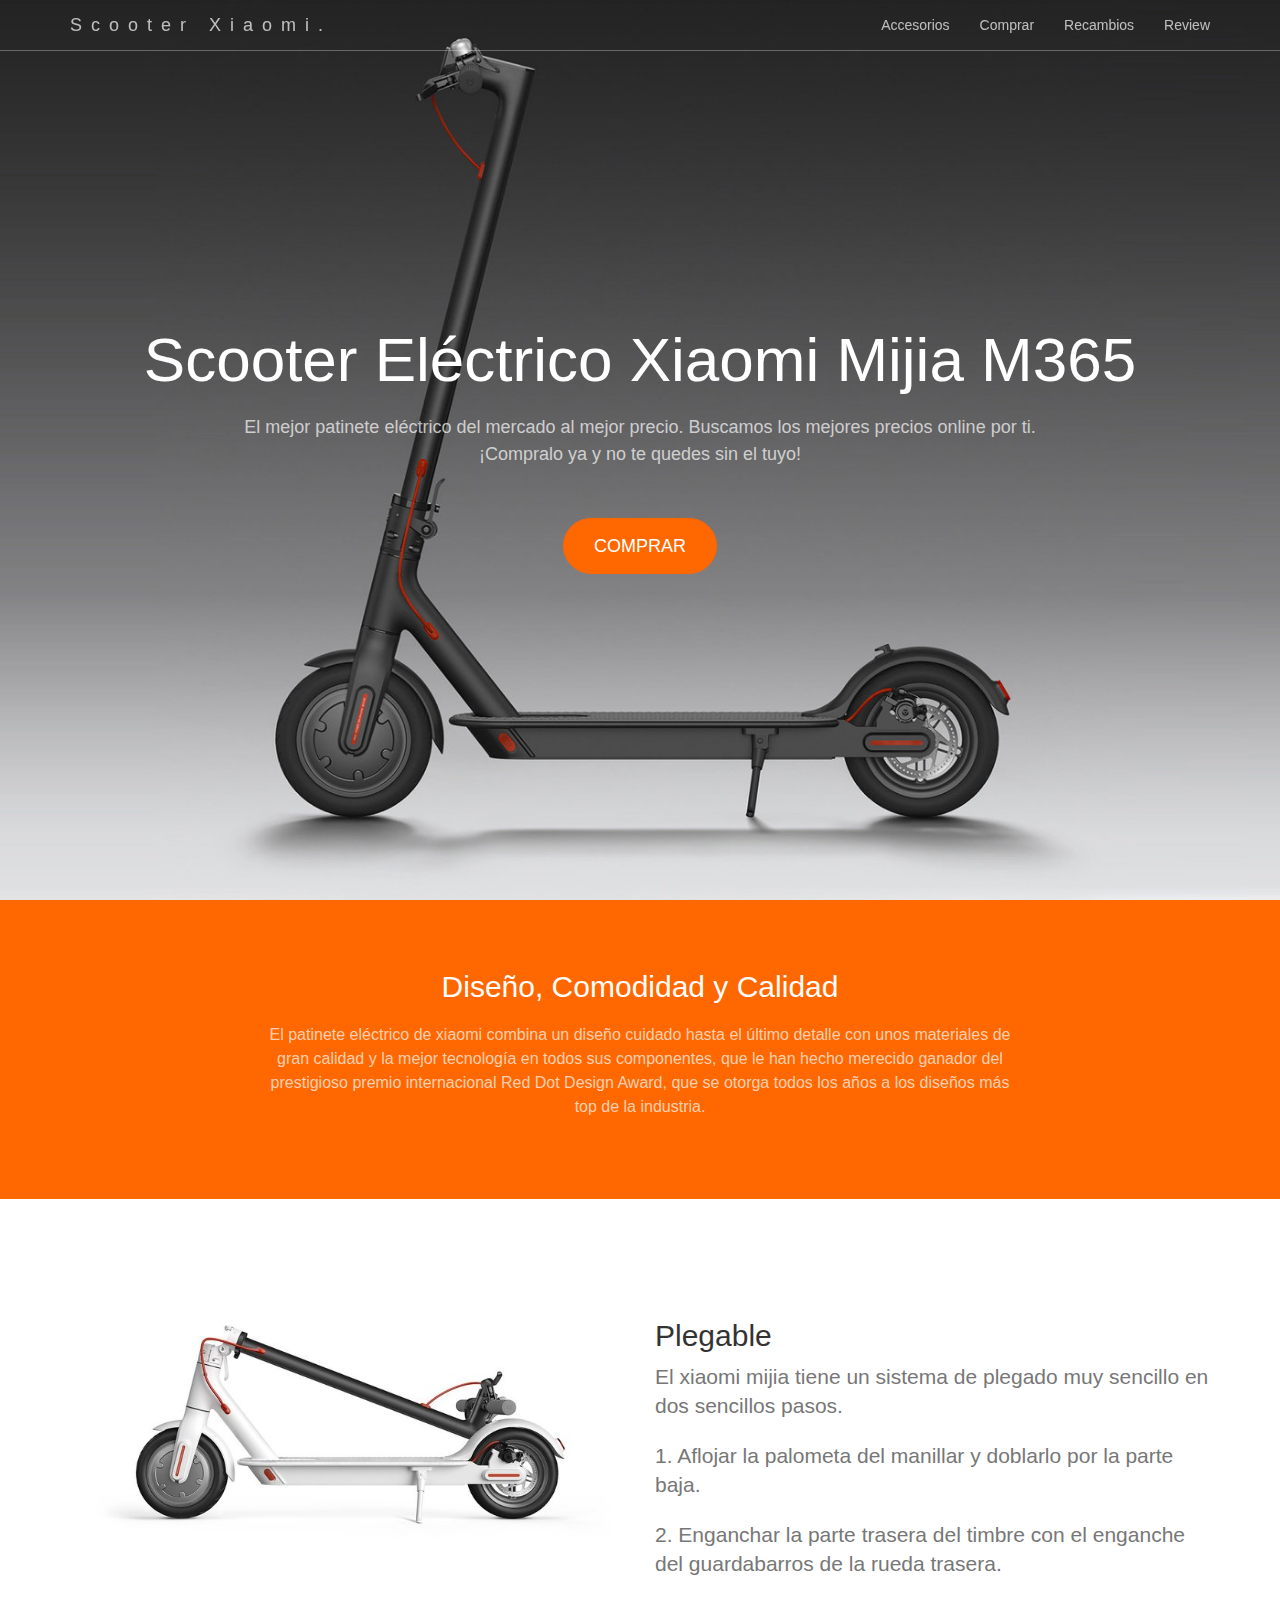
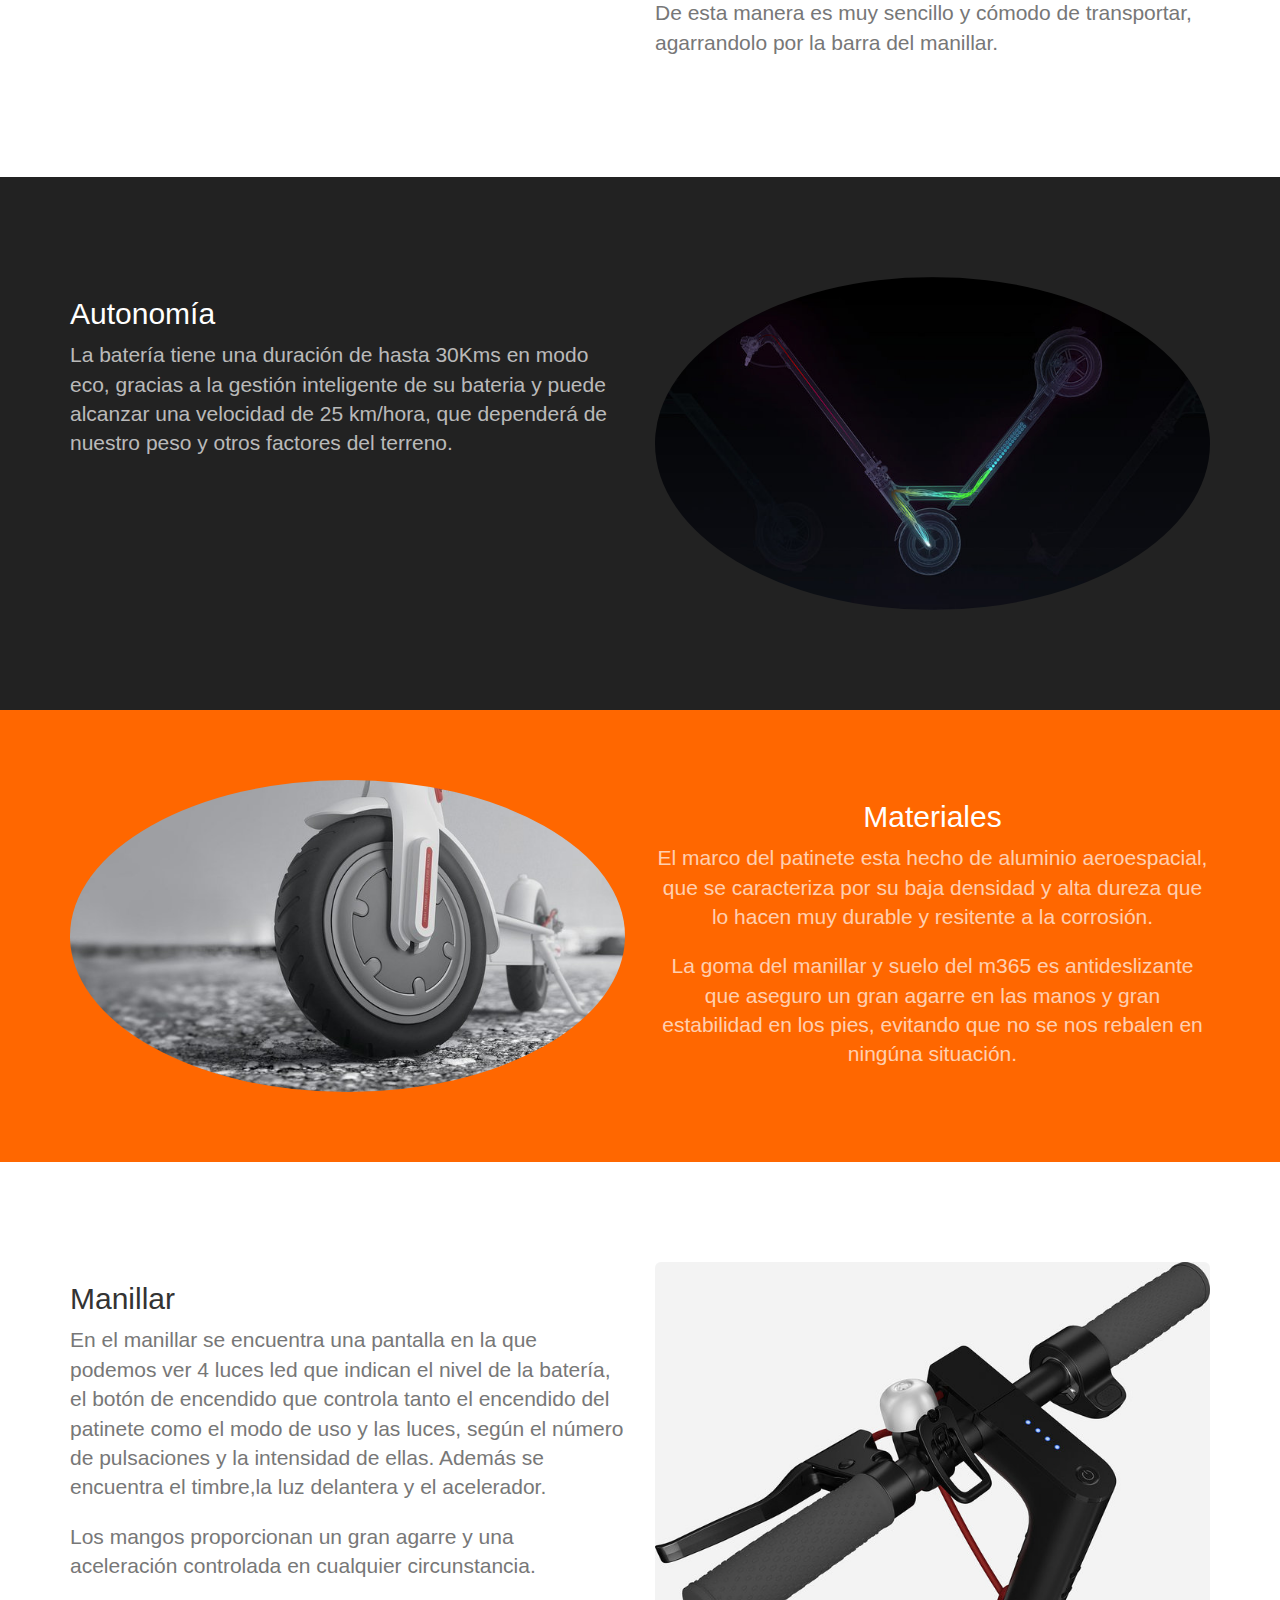
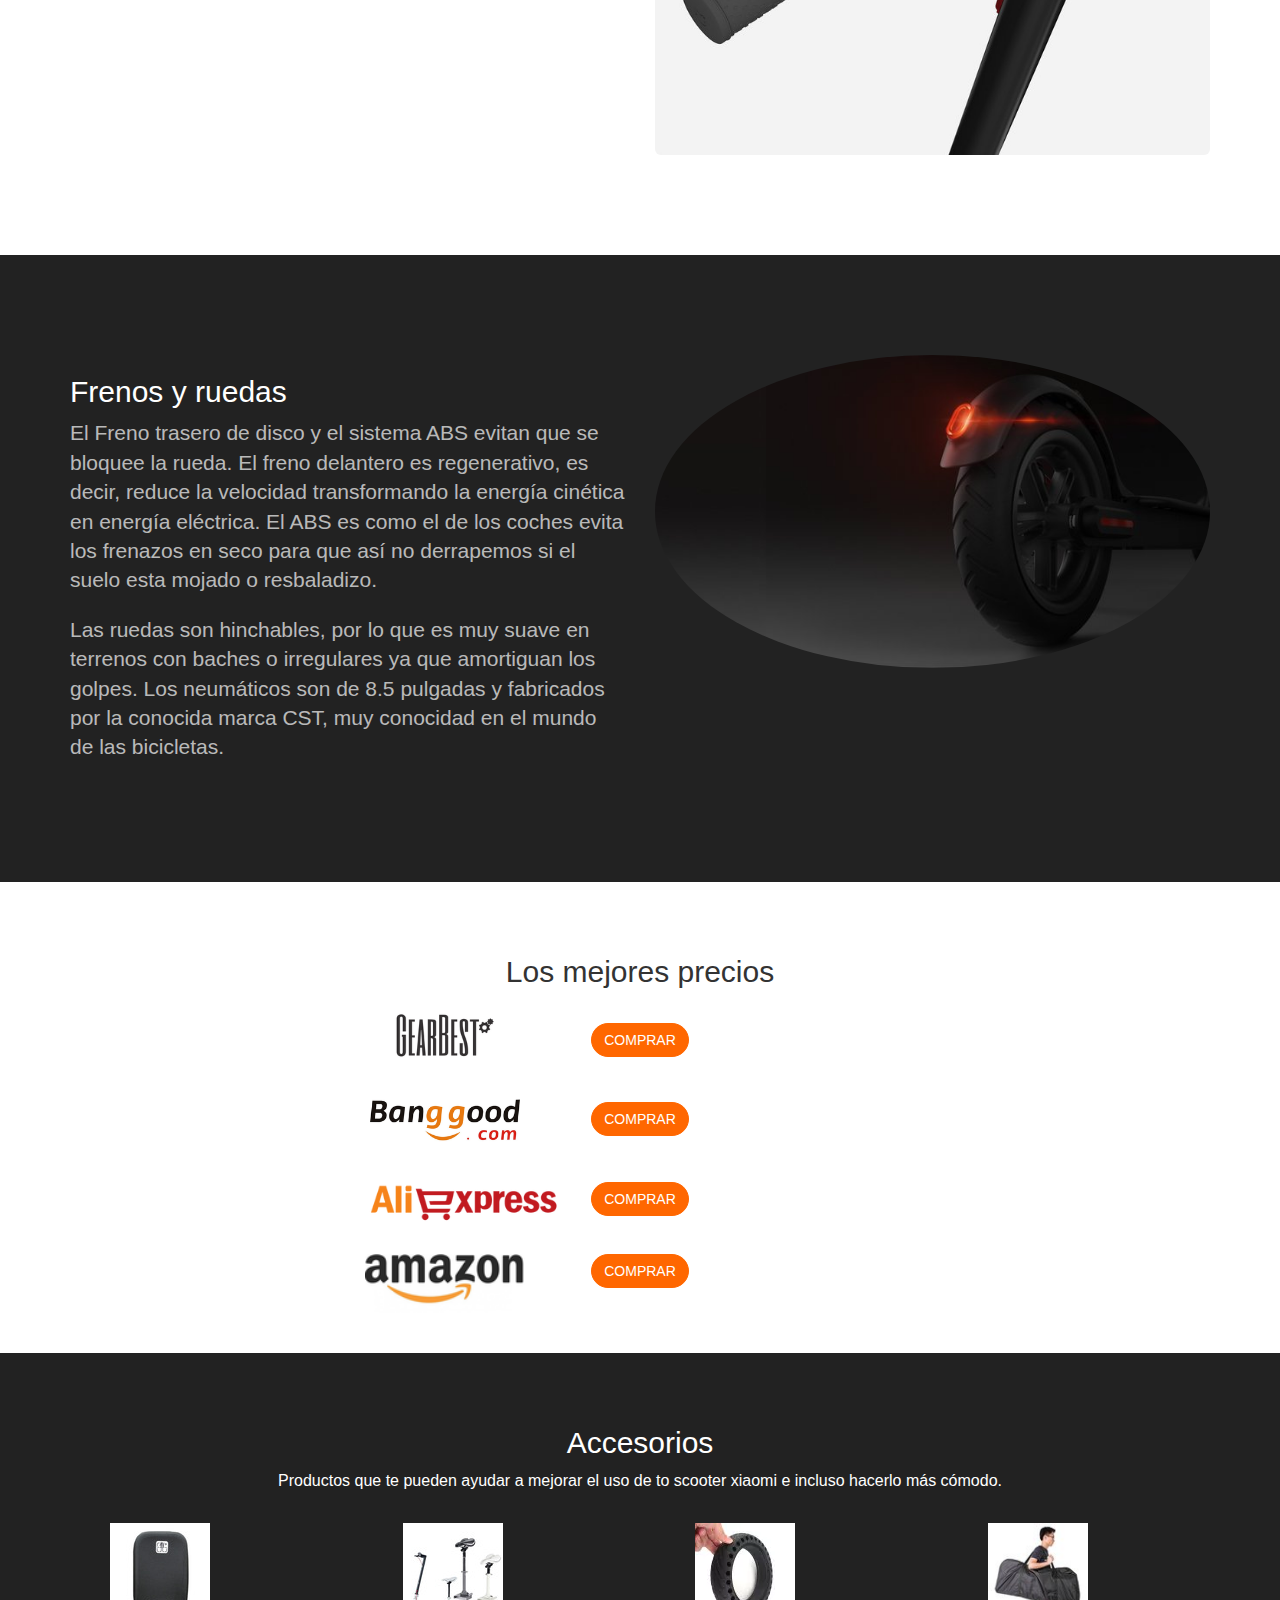
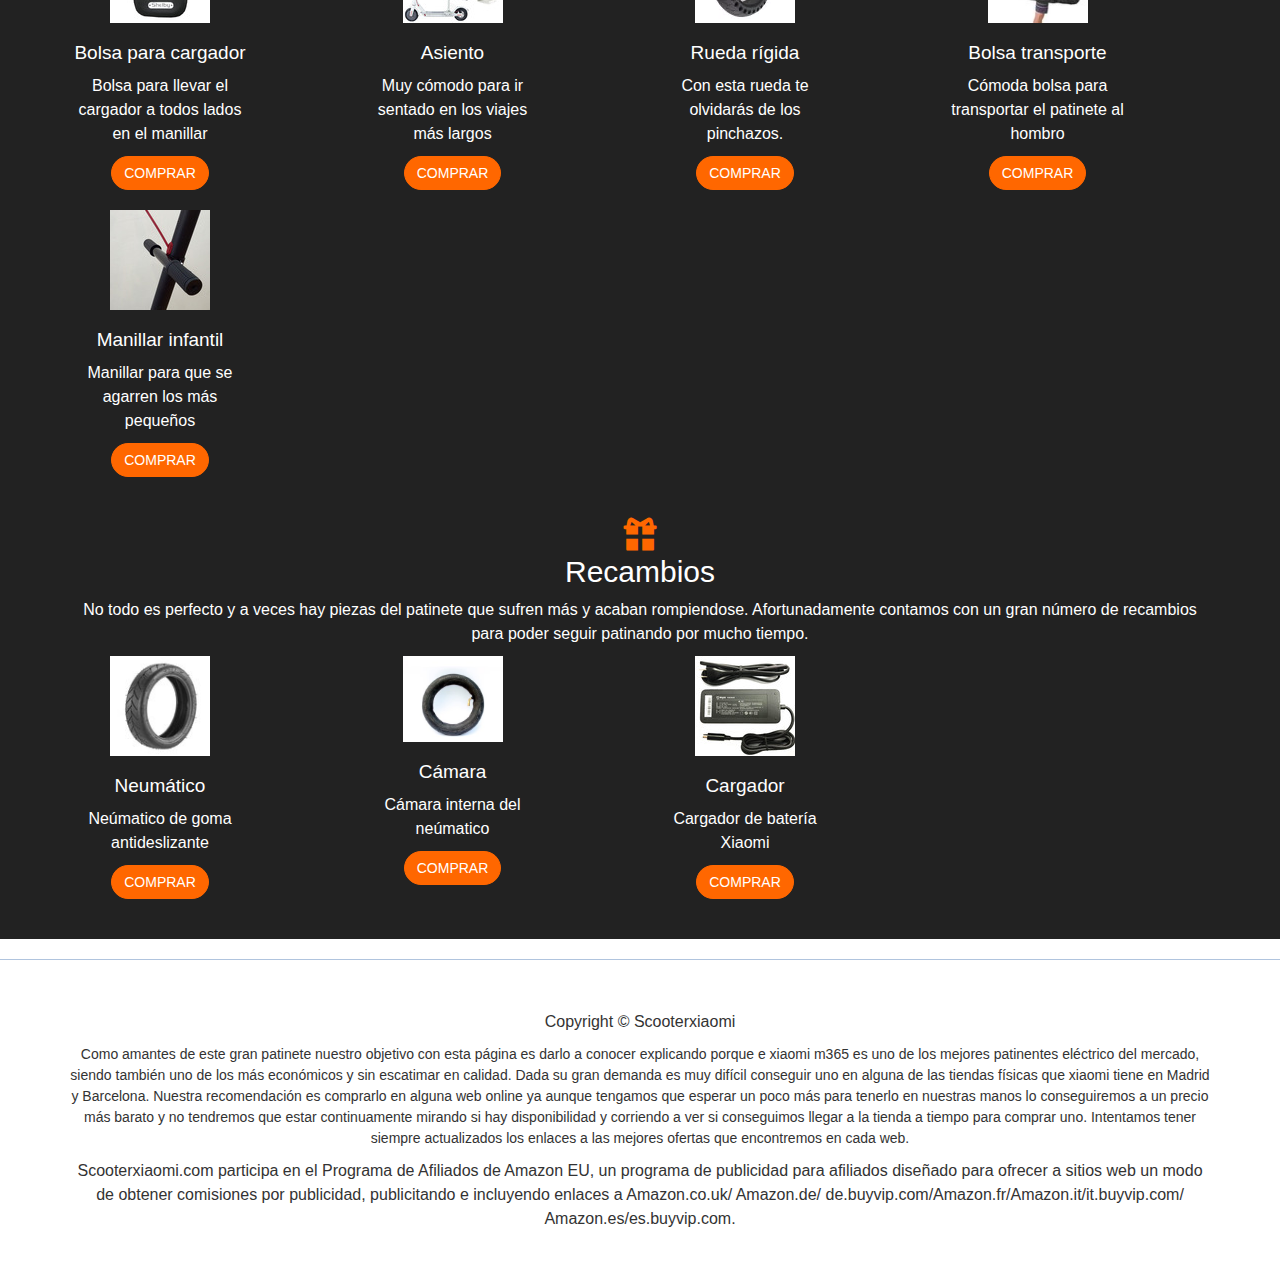
==== commit 5cd70da2: "css" ====
--- a/index.html
+++ b/index.html
@@ -14,7 +14,6 @@
     <link rel="canonical" href="https://www.scooterxiaomi.com" />
 
      <link rel="stylesheet" href="css/bootstrap.min.css">
-     <link href="css/custom1.css" rel="stylesheet">
 
     <link rel="icon" type="image/x-icon" href="https://i.blogs.es/ee8dd2/original-xiaomi-m365-smart-electric/450_1000.jpg">
 </head>
@@ -174,7 +173,6 @@
     <section class="content content-3" id="comprar">
         <div class="container">
             <h2 class="section-header">
-                <span class="glyphicon glyphicon-fire text-primary"></span>
                 <br> Los mejores precios</h2>
             <div class="row pt-15">
                 <div class="col-md-2 col-md-offset-3">
@@ -217,7 +215,6 @@
     <section class=" content-4" id="accesorios">
         <div class="container">
             <h2 class="section-header">
-                <span class="glyphicon glyphicon-gift text-primary"></span>
                 <br> Accesorios</h2>
 
                 <p>Productos que te pueden ayudar a mejorar el uso de to scooter xiaomi e incluso hacerlo más cómodo.</p>
@@ -258,12 +255,12 @@
                 </div>
                 <div class="col-md-3 col-sm-12">
                     <div class="card card-18-rem" itemscope itemtype="http://schema.org/Product">
-                        <img class="card-img-top img-accesories" src="https://images-na.ssl-images-amazon.com/images/I/61dDVH8f5JL._SX425_.jpg" alt="Bolsa transporte scooter xiaomi"
+                        <img class="card-img-top img-accesories" src="./images/rsz_bolsa-transporte.jpg" alt="Bolsa transporte scooter xiaomi"
                             itemprop="image">
                         <div class="card-body">
                             <h3 class="card-title" itemprop="name">Bolsa transporte</h3>
                             <p class="card-text" itemprop="description">Cómoda bolsa para transportar el patinete al hombro</p>
-                            <a href="./images/rsz_bolsa-transporte"
+                            <a href="https://www.amazon.es/gp/product/B076Q6JNVB/ref=as_li_qf_asin_il_tl?ie=UTF8&tag=tdspvv-21&creative=24630&linkCode=as2&creativeASIN=B076Q6JNVB&linkId=e1685bf52a069d76868028f34e70b255"
                                 target="_blank" class="btn btn-primary">Comprar</a>
                         </div>
                     </div>
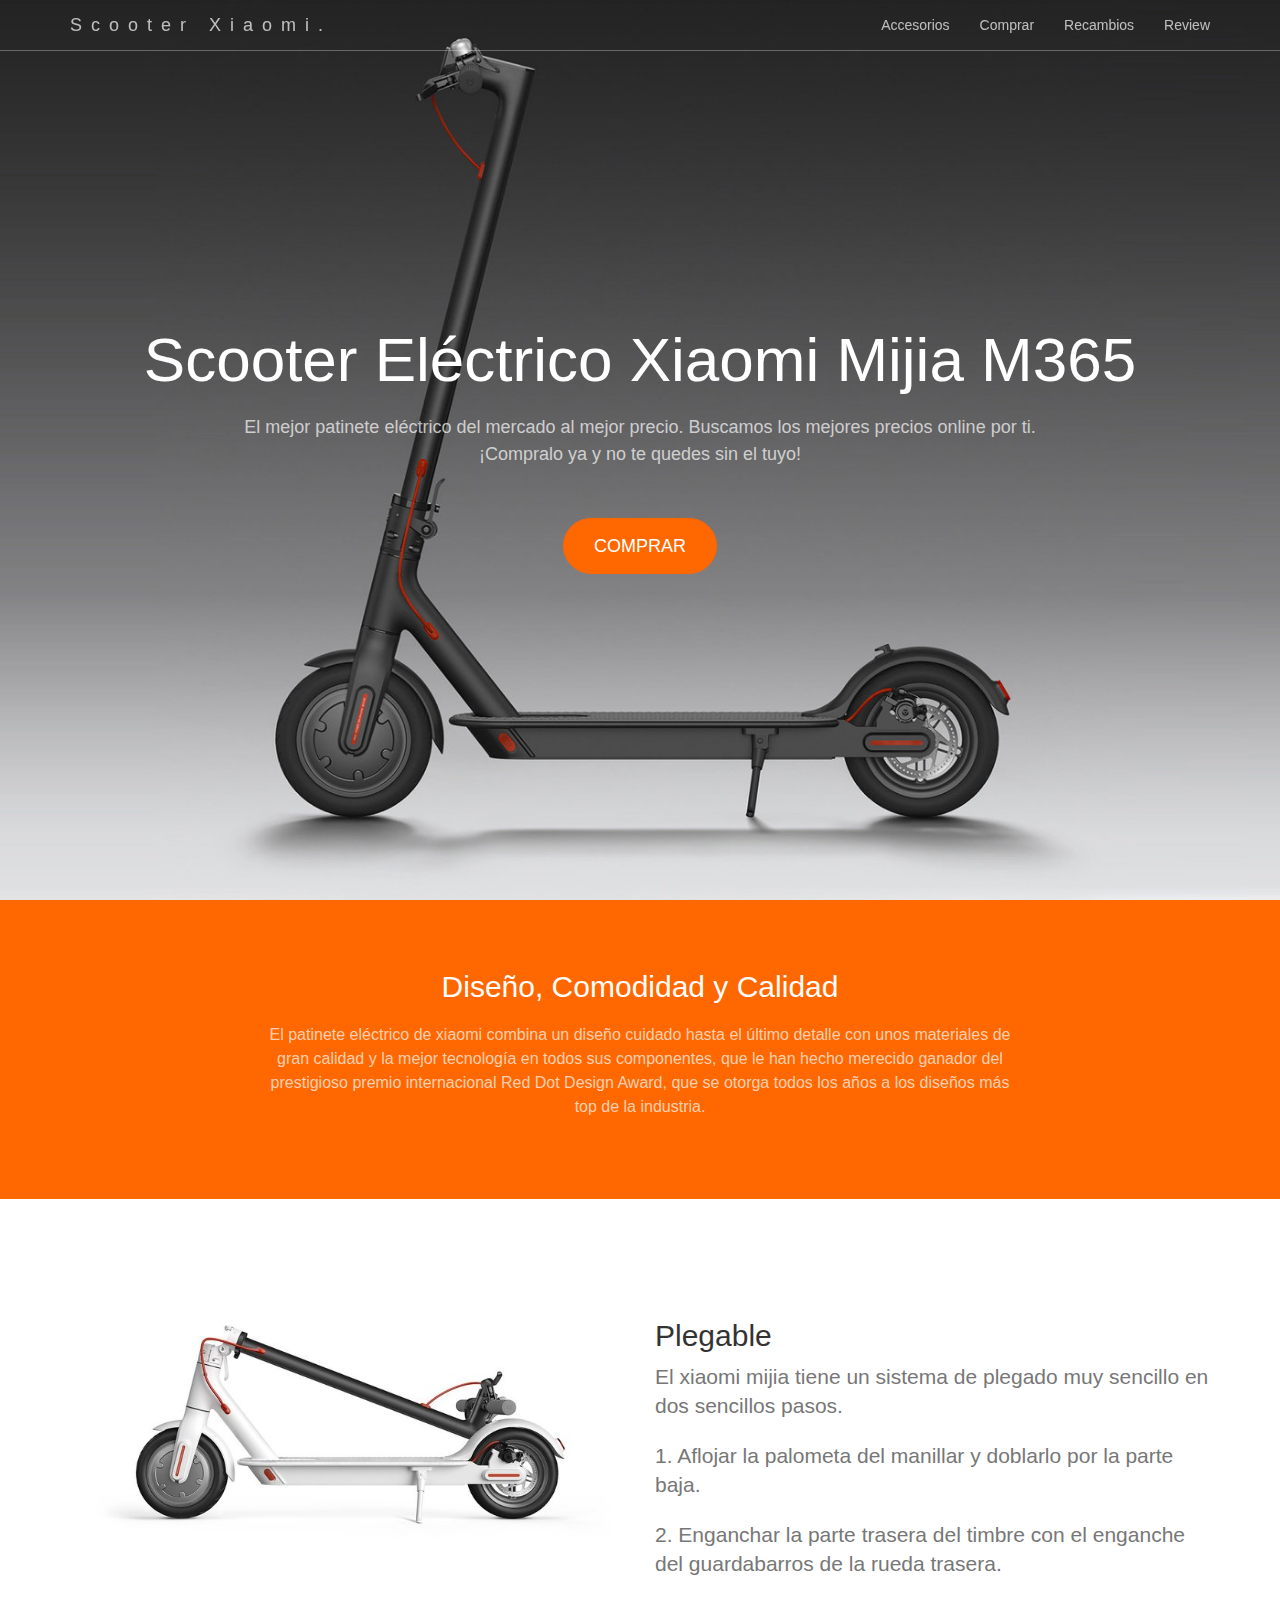
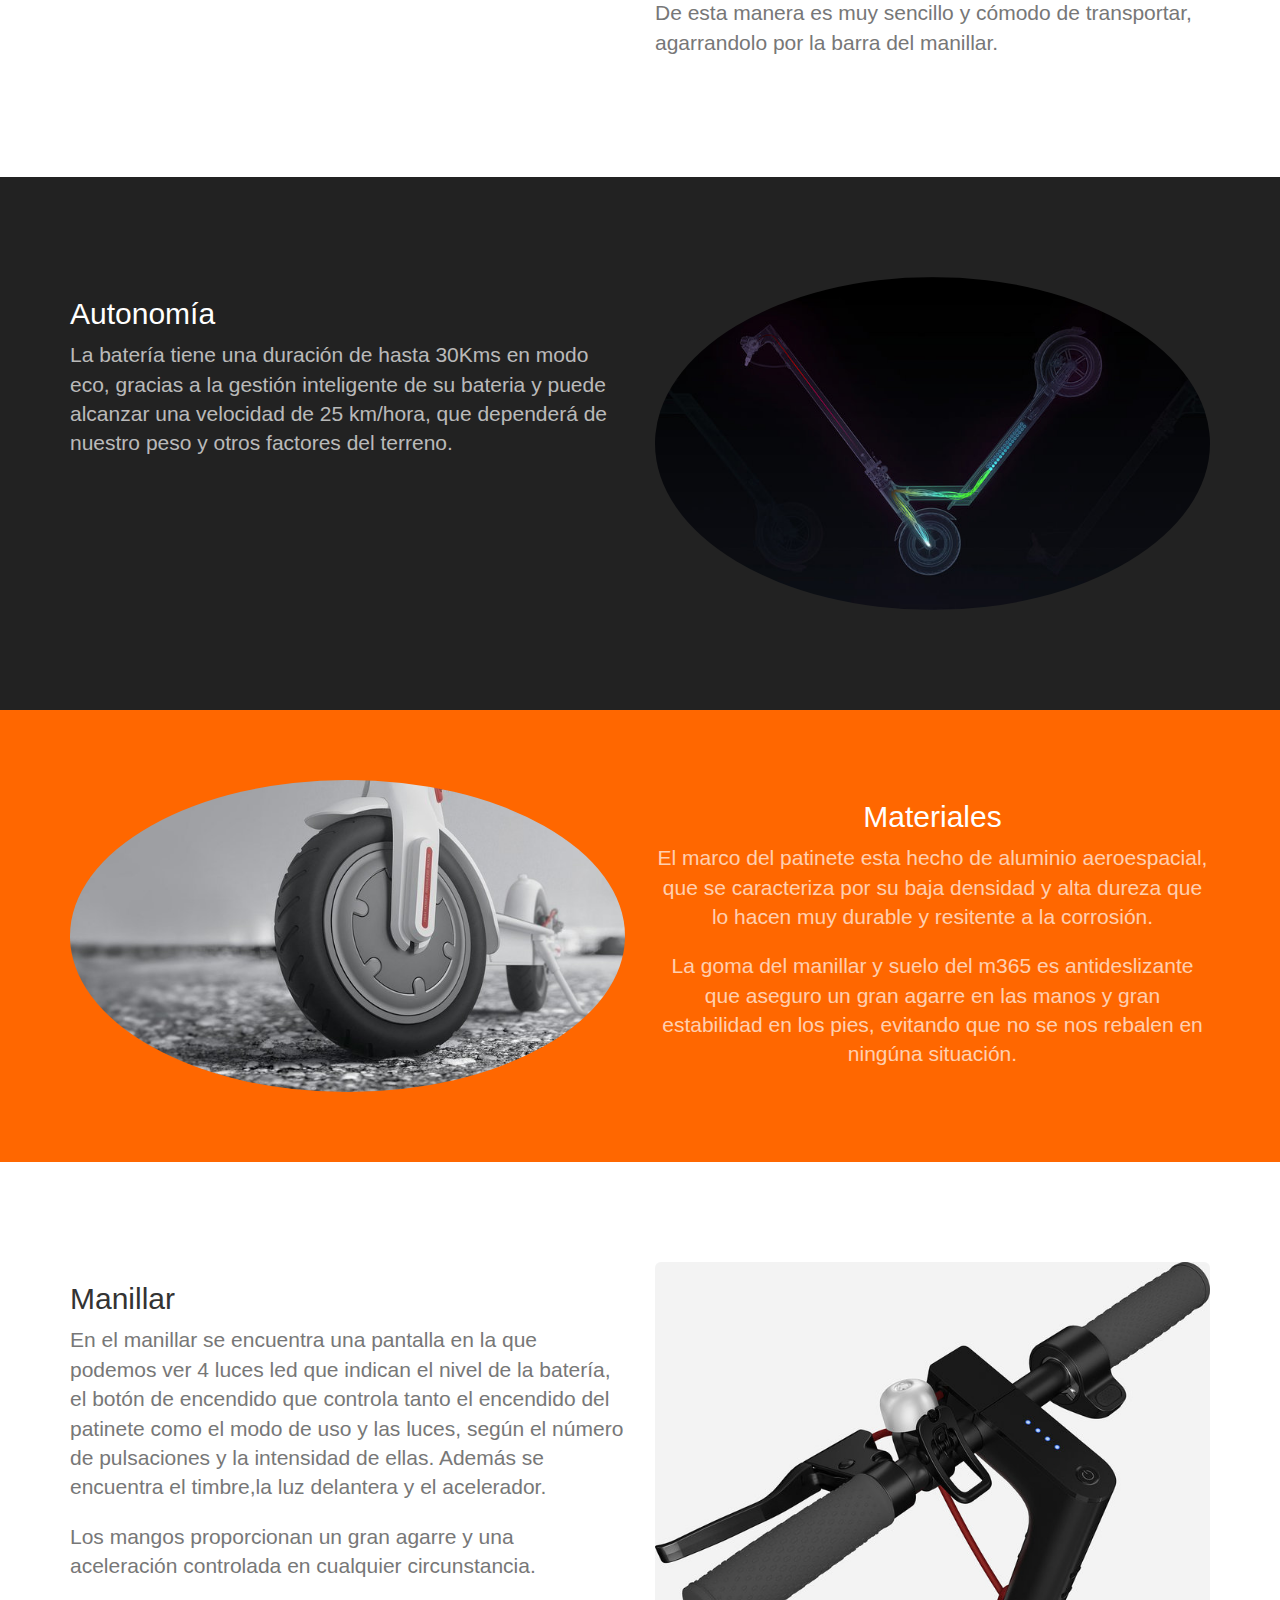
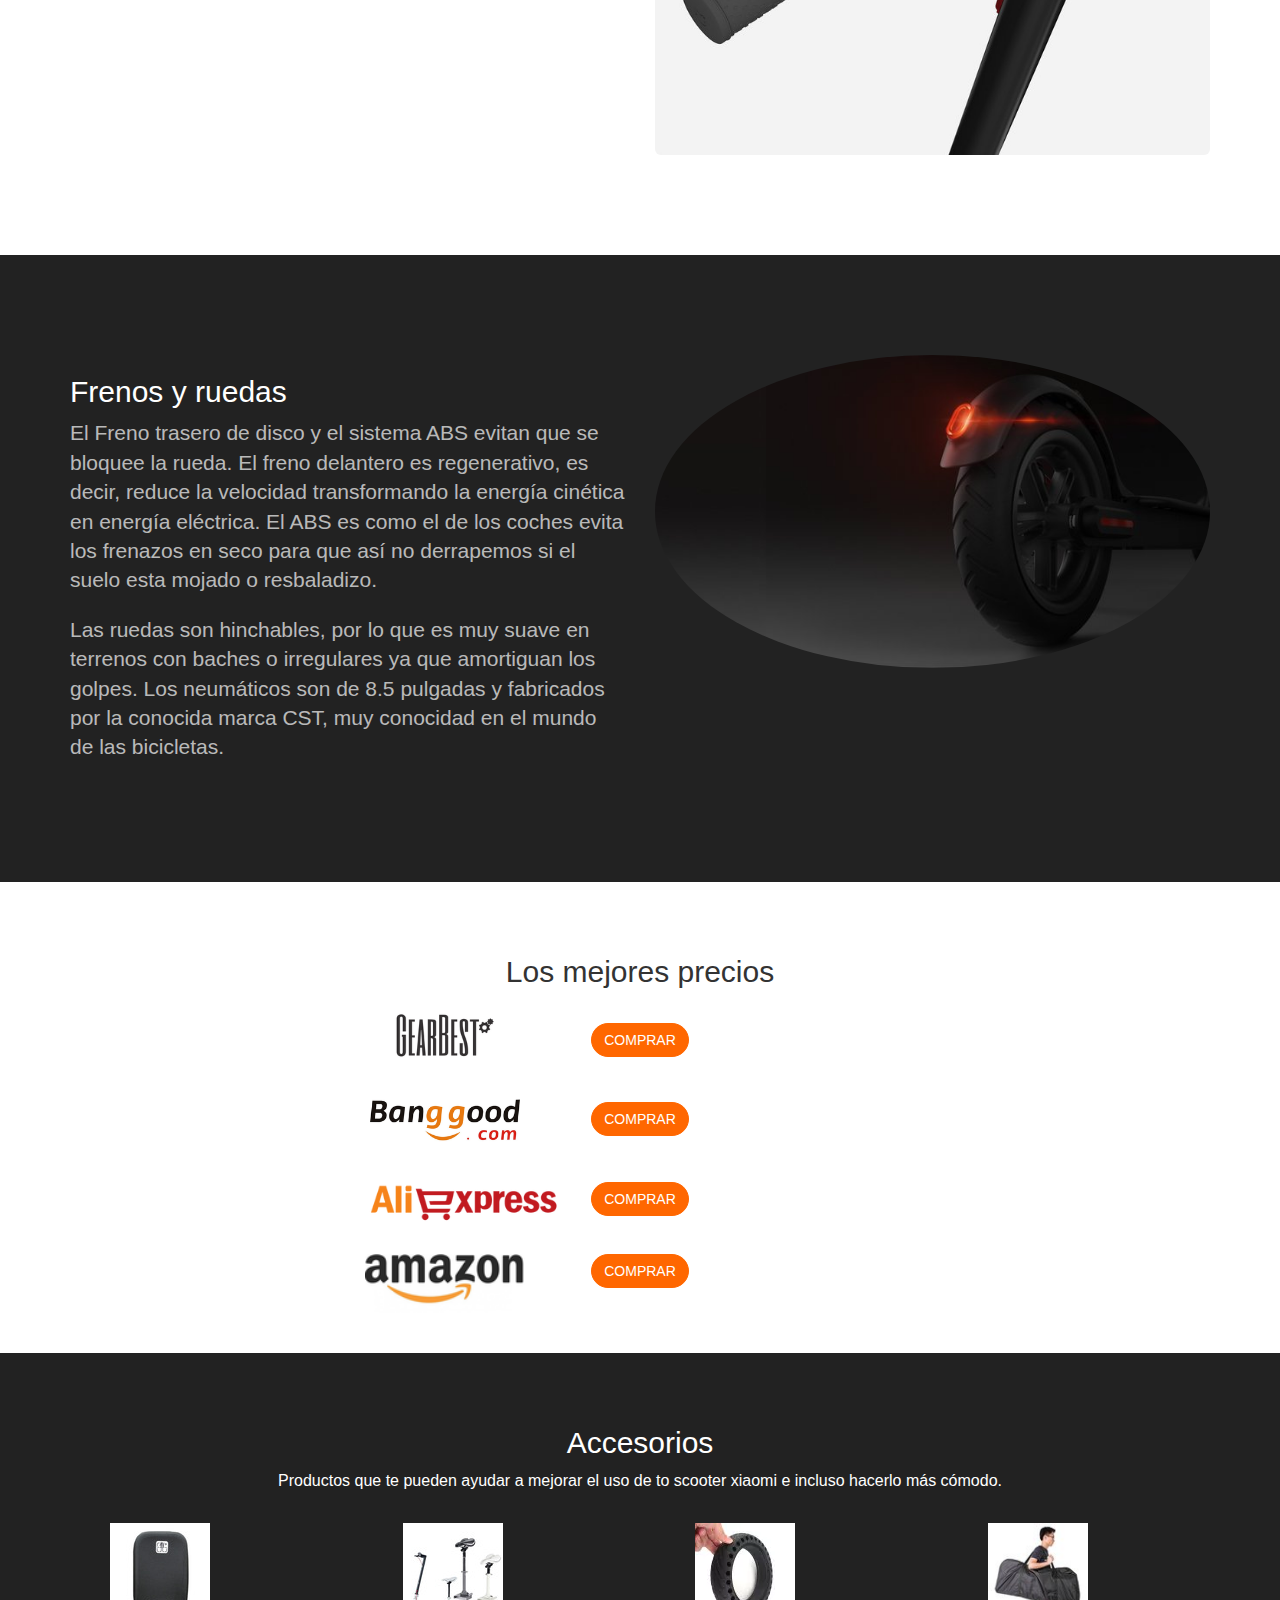
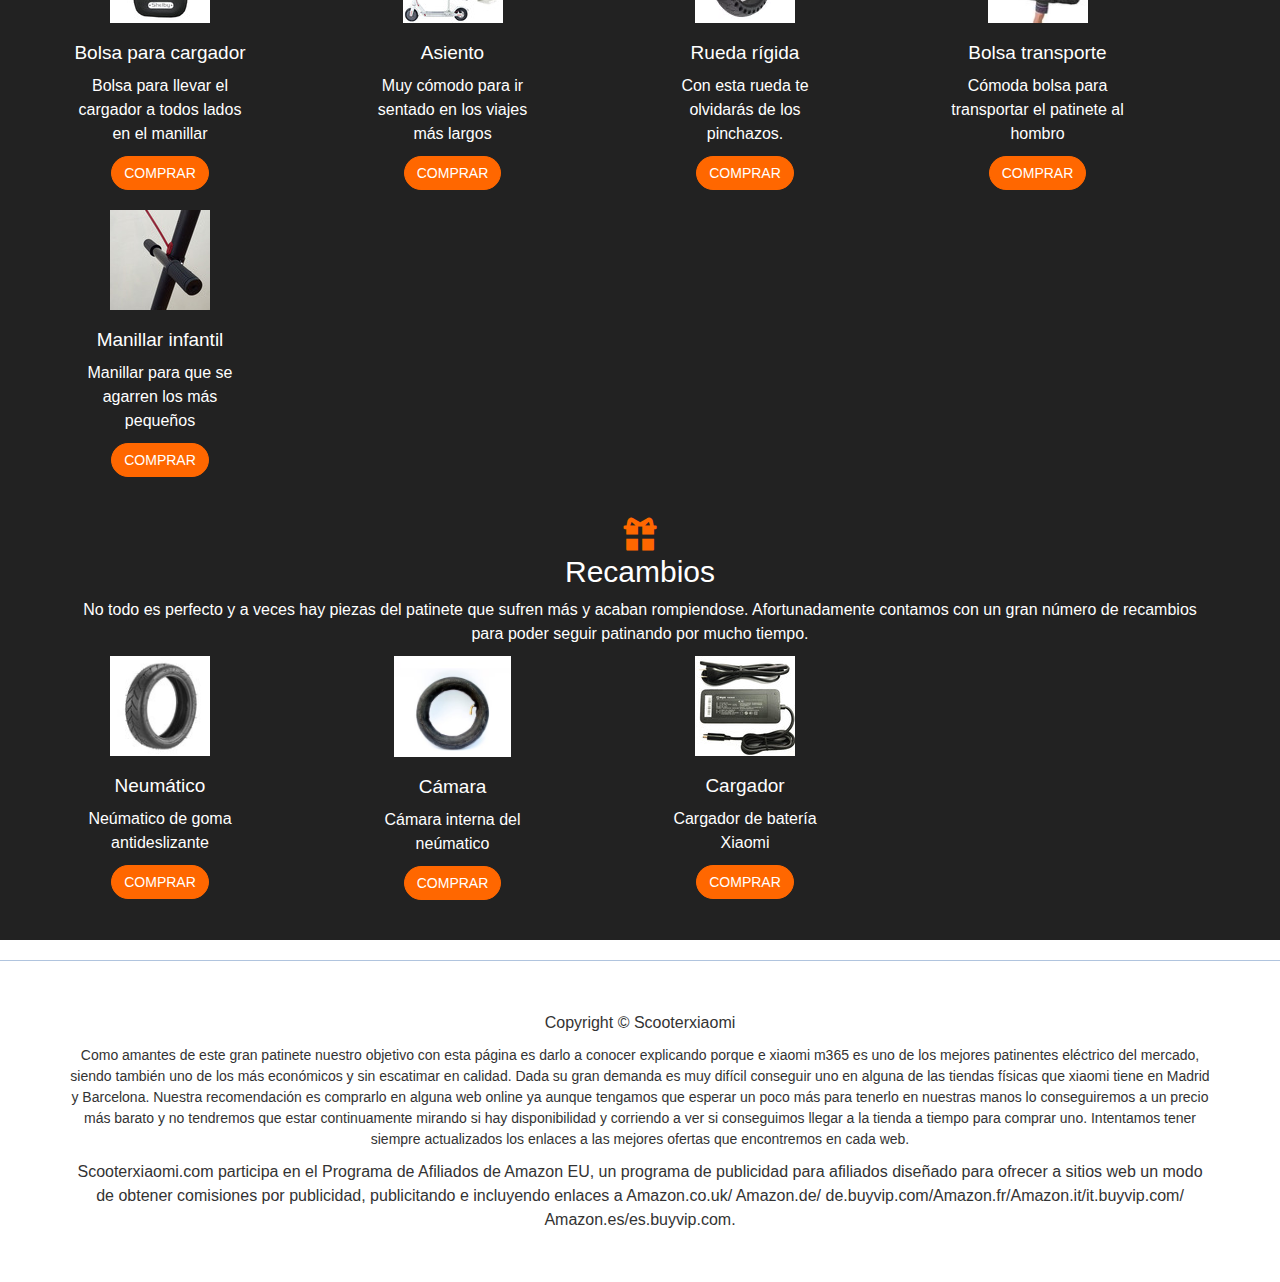
==== commit 7f1ec51b: "delete inline style" ====
--- a/index.html
+++ b/index.html
@@ -303,8 +303,8 @@
                 </div>
                 <div class="col-md-3 col-sm-6">
                     <div class="card card-18-rem" itemscope itemtype="http://schema.org/Product">
-                        <img class="card-img-top img-accesories" src="./images/rsz_camara.jpg"
-                            alt="Cámara rueda scooter xiaomi" itemprop="image" style="width:100px">
+                        <img class="card-img-top img-accesories camera" src="./images/rsz_camara.jpg"
+                            alt="Cámara rueda scooter xiaomi" itemprop="image">
                         <div class="card-body">
                             <h3 class="card-title" itemprop="name">Cámara</h3>
                             <p class="card-text" itemprop="description">Cámara interna del neúmatico</p>
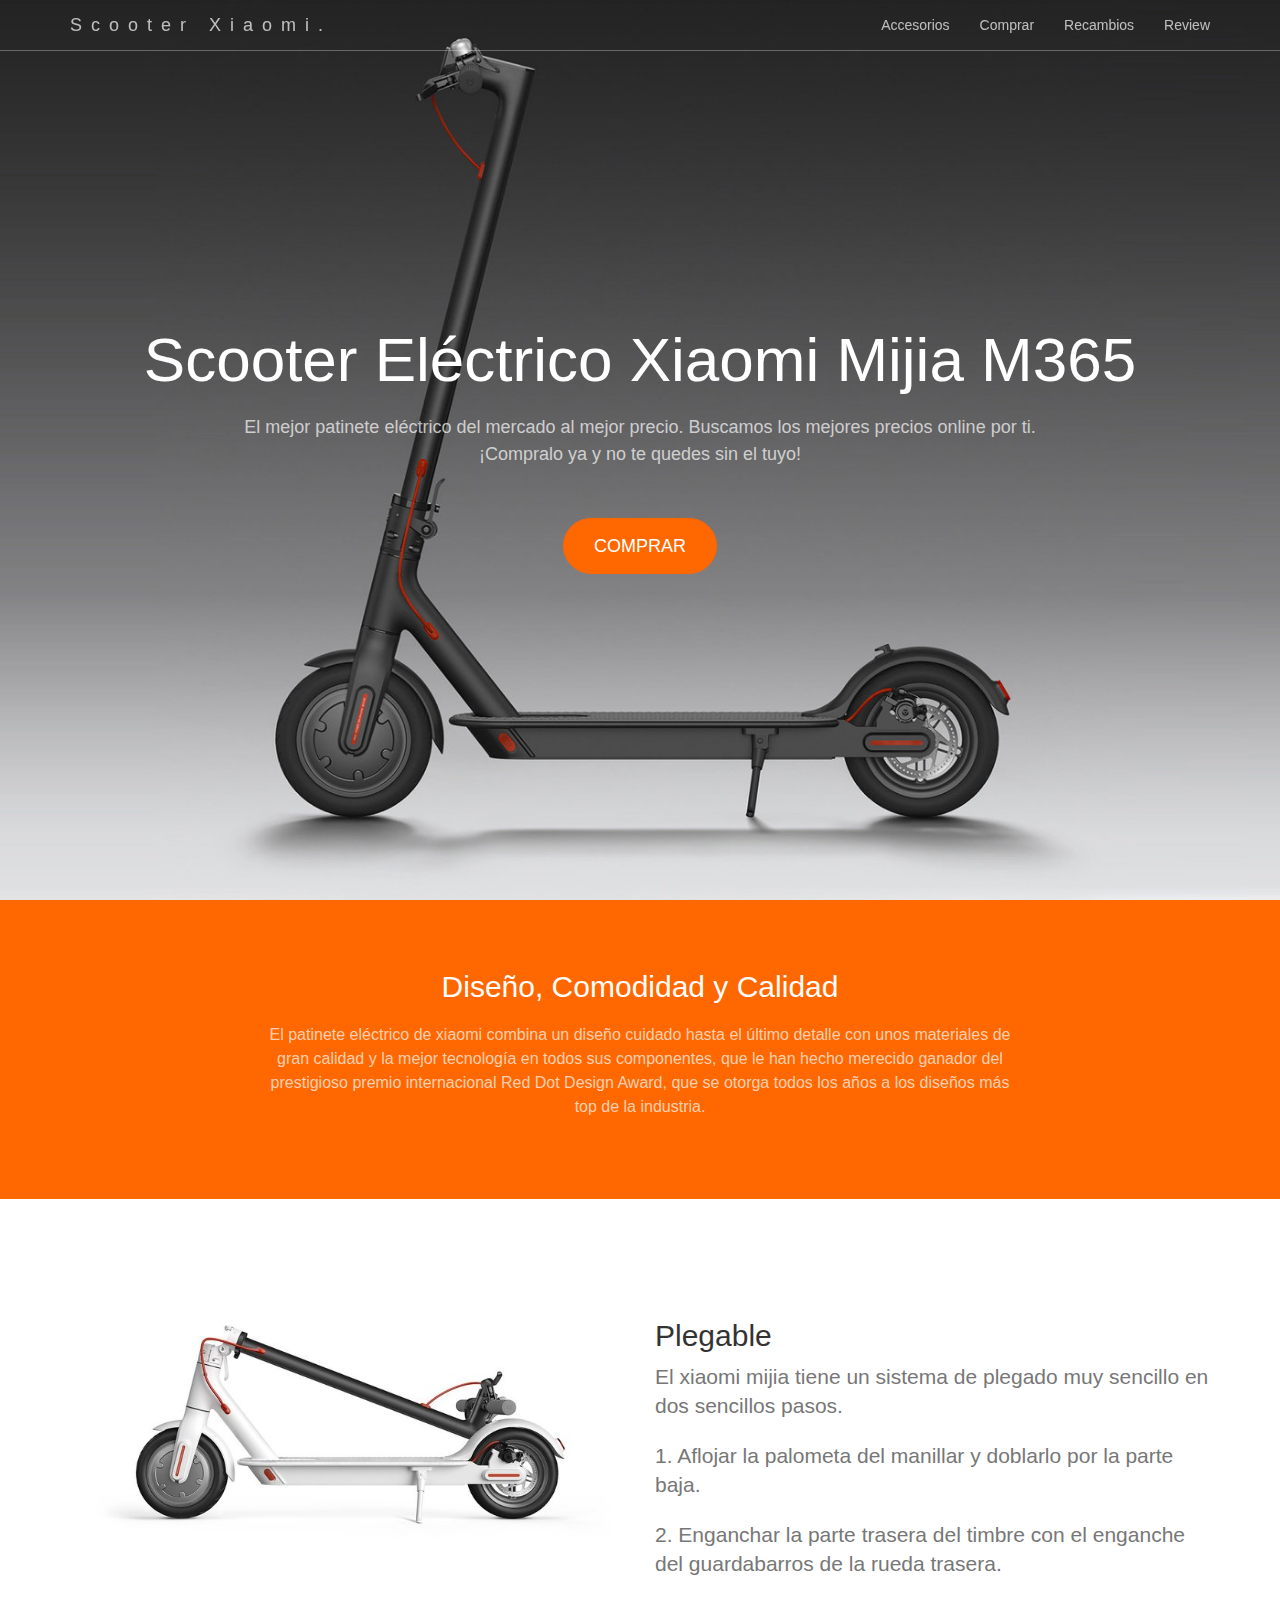
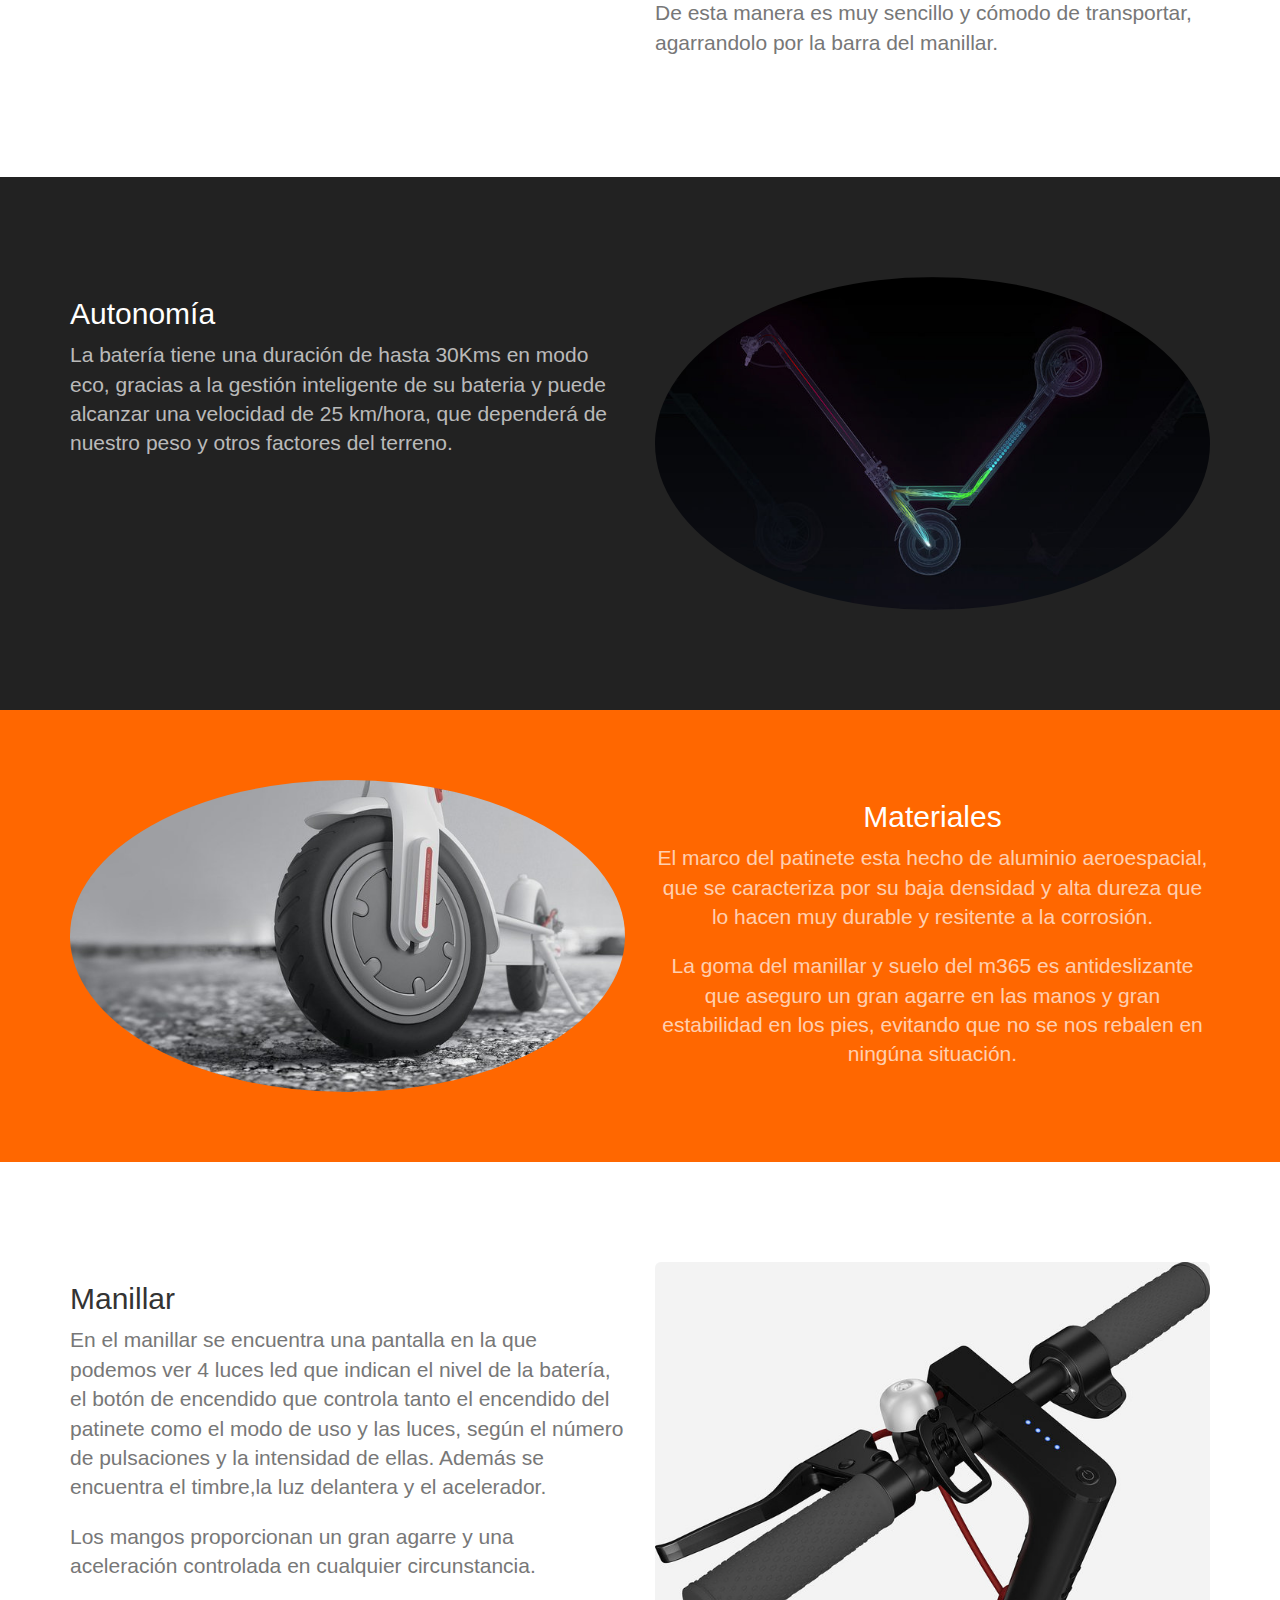
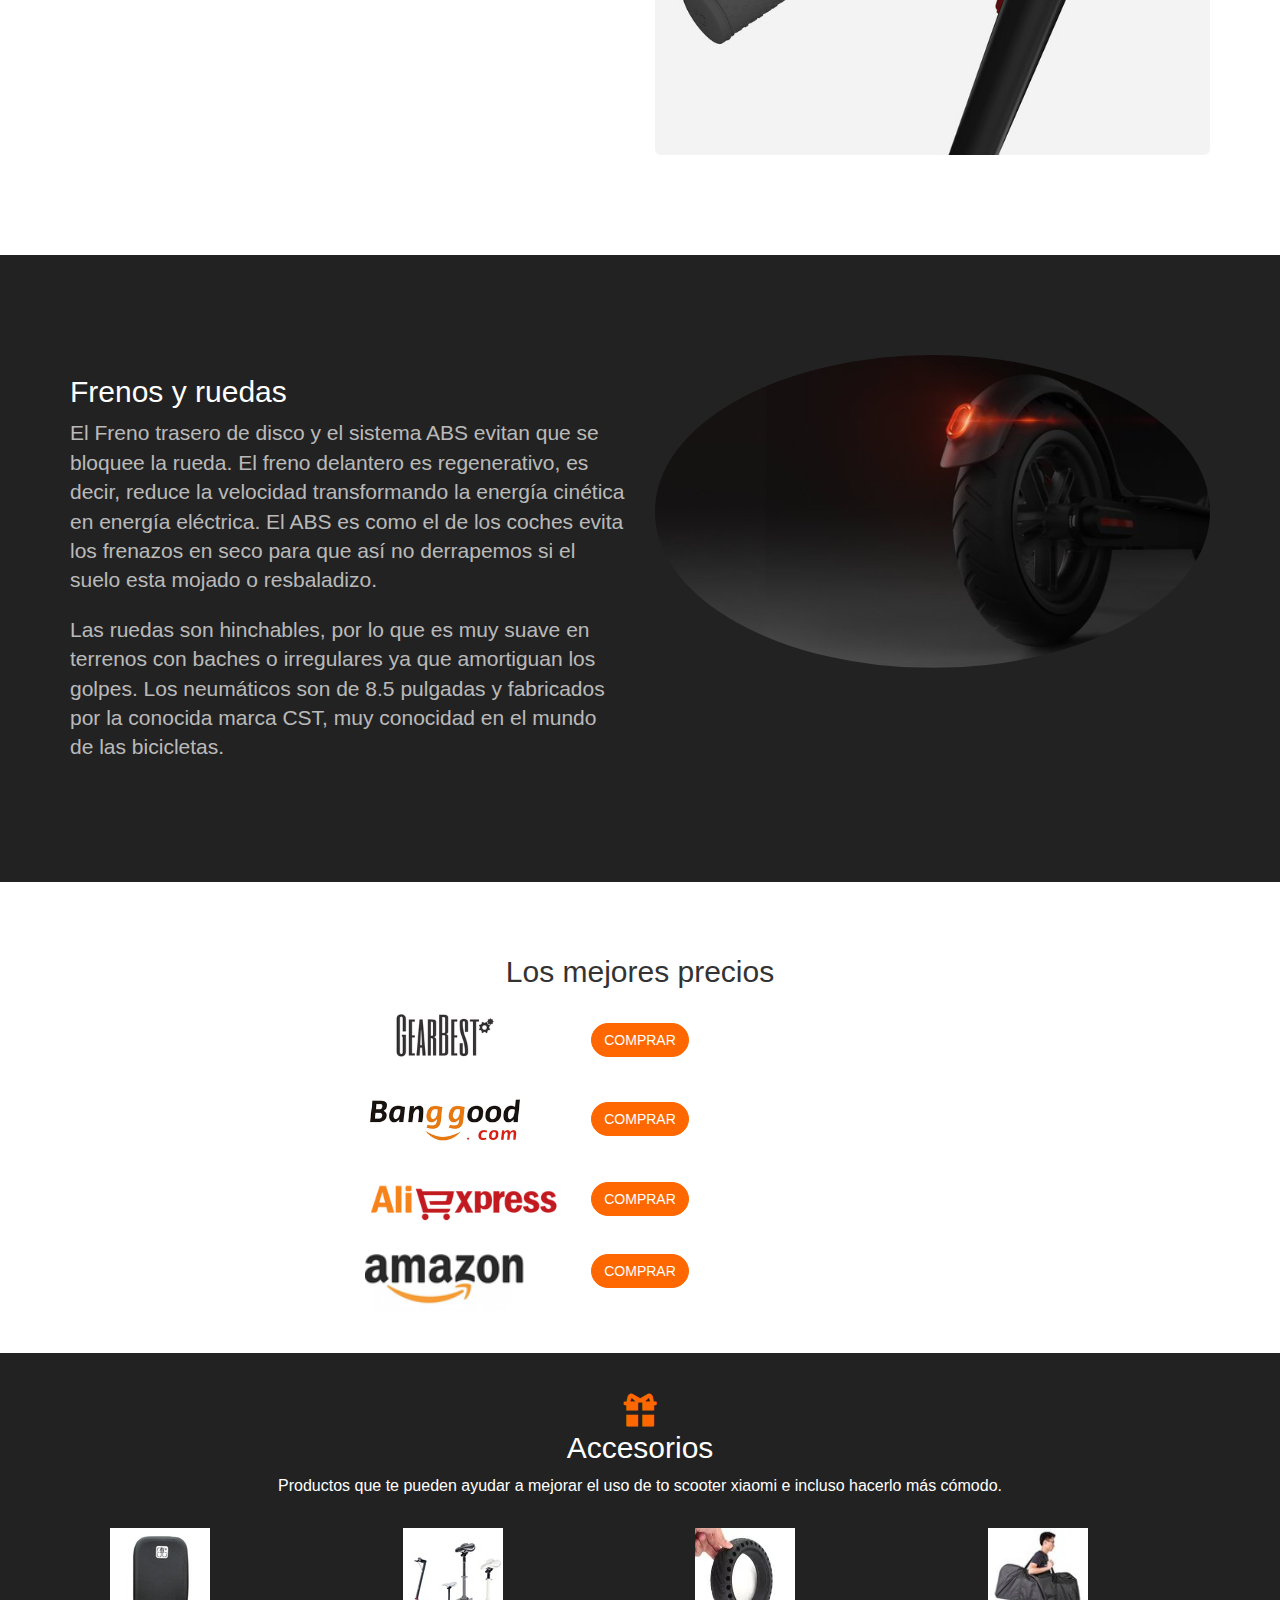
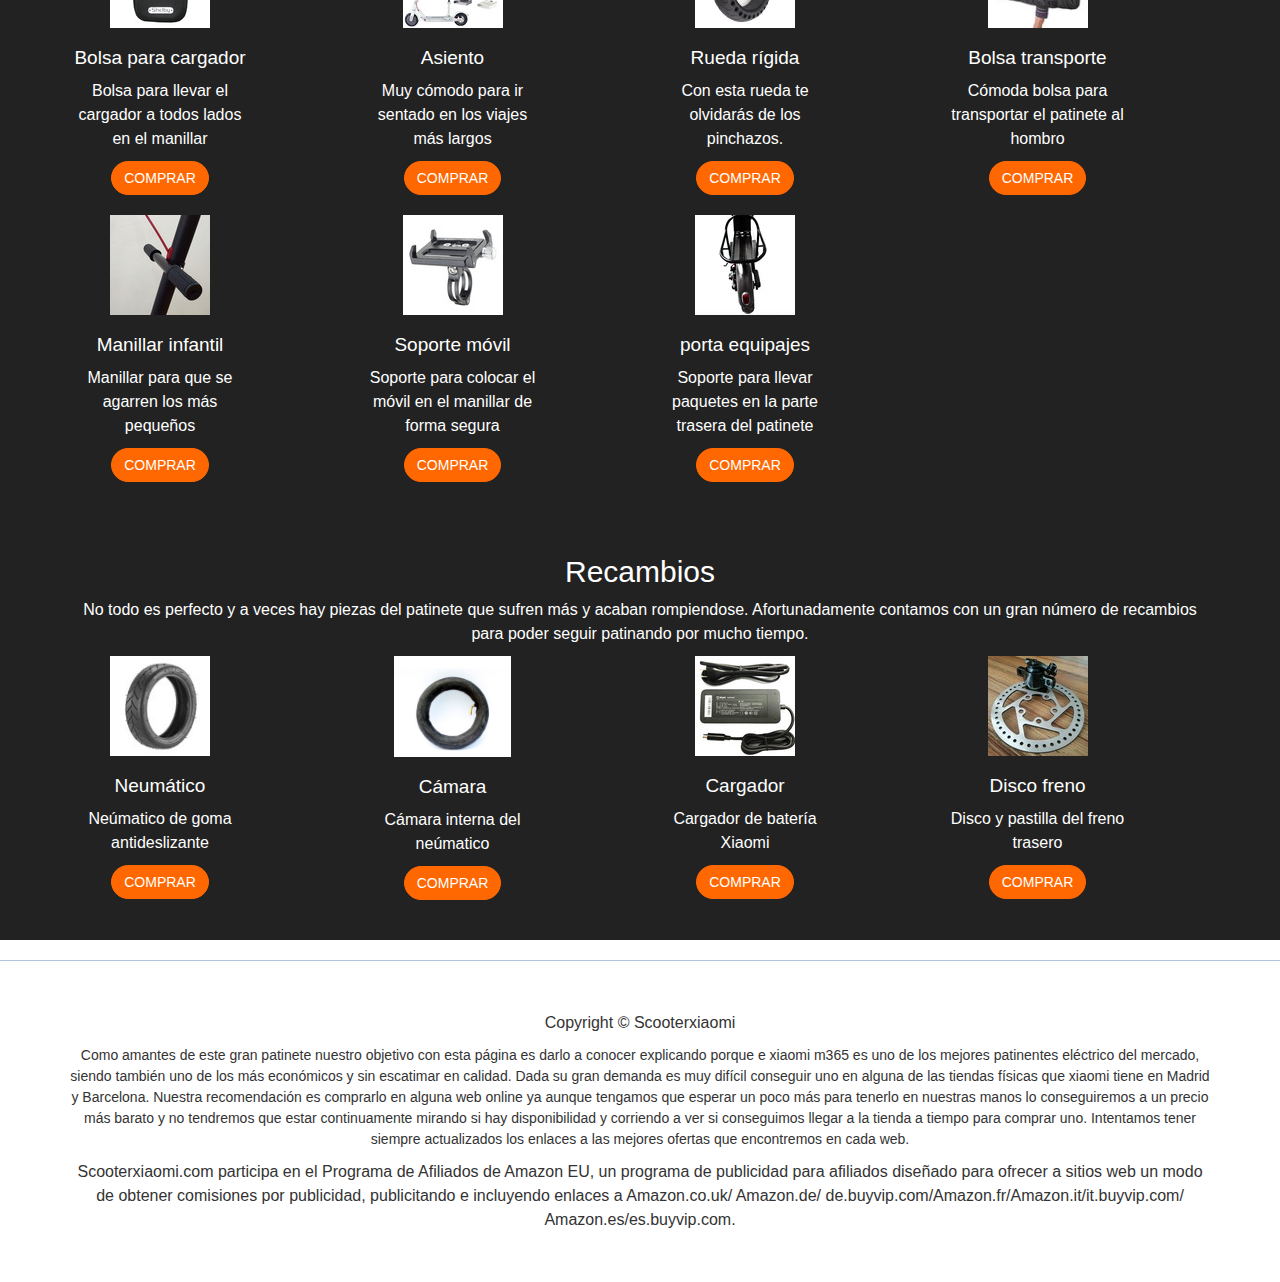
==== commit 27226b99: "add products" ====
--- a/index.html
+++ b/index.html
@@ -215,6 +215,7 @@
     <section class=" content-4" id="accesorios">
         <div class="container">
             <h2 class="section-header">
+                <span class="glyphicon glyphicon-gift text-primary"></span>
                 <br> Accesorios</h2>
 
                 <p>Productos que te pueden ayudar a mejorar el uso de to scooter xiaomi e incluso hacerlo más cómodo.</p>
@@ -278,12 +279,31 @@
                         </div>
                     </div>
                 </div>
+                <div class="col-md-3 col-sm-12">
+                    <div class="card card-18-rem" itemscope itemtype="http://schema.org/Product">
+                        <img class="card-img-top img-accesories" src="./images/soporte.jpg" alt="Soporte movil" itemprop="image">
+                        <div class="card-body">
+                            <h3 class="card-title" itemprop="name">Soporte móvil</h3>
+                            <p class="card-text" itemprop="description">Soporte para colocar el móvil en el manillar de forma segura </p>
+                            <a href="http://s.click.aliexpress.com/e/MNNNFQv" target="_blank" class="btn btn-primary">Comprar</a>
+                        </div>
+                    </div>
+                </div>
+                <div class="col-md-3 col-sm-12">
+                    <div class="card card-18-rem" itemscope itemtype="http://schema.org/Product">
+                        <img class="card-img-top img-accesories" src="./images/portamaletas.jpg" alt="Soporte movil" itemprop="image">
+                        <div class="card-body">
+                            <h3 class="card-title" itemprop="name">porta equipajes</h3>
+                            <p class="card-text" itemprop="description">Soporte para llevar paquetes en la parte trasera del patinete </p>
+                            <a href="http://s.click.aliexpress.com/e/v7uzRNR" target="_blank" class="btn btn-primary">Comprar</a>
+                        </div>
+                    </div>
+                </div>
             </div>
 
 
 
             <h2 class="section-header pt-20">
-                <span class="glyphicon glyphicon-gift text-primary"></span>
                 <br>Recambios</h2>
 
                 <p>No todo es perfecto y a veces hay piezas del patinete que sufren más y acaban rompiendose. Afortunadamente contamos con un gran número de recambios para poder seguir patinando por mucho tiempo.</p>
@@ -323,6 +343,16 @@
                         </div>
                     </div>
                 </div>
+                <div class="col-md-3 col-sm-6">
+                    <div class="card card-18-rem" itemscope itemtype="http://schema.org/Product">
+                        <img class="card-img-top img-accesories" src="./images/disco_freno.jpg" alt="Disco de freno" itemprop="image">
+                        <div class="card-body">
+                            <h3 class="card-title" itemprop="name">Disco freno</h3>
+                            <p class="card-text" itemprop="description">Disco y pastilla del freno trasero</p>
+                            <a href="http://s.click.aliexpress.com/e/emqrFIY" target="_blank" class="btn btn-primary">Comprar</a>
+                        </div>
+                    </div>
+                </div>
             </div>
         </div>
     </section>
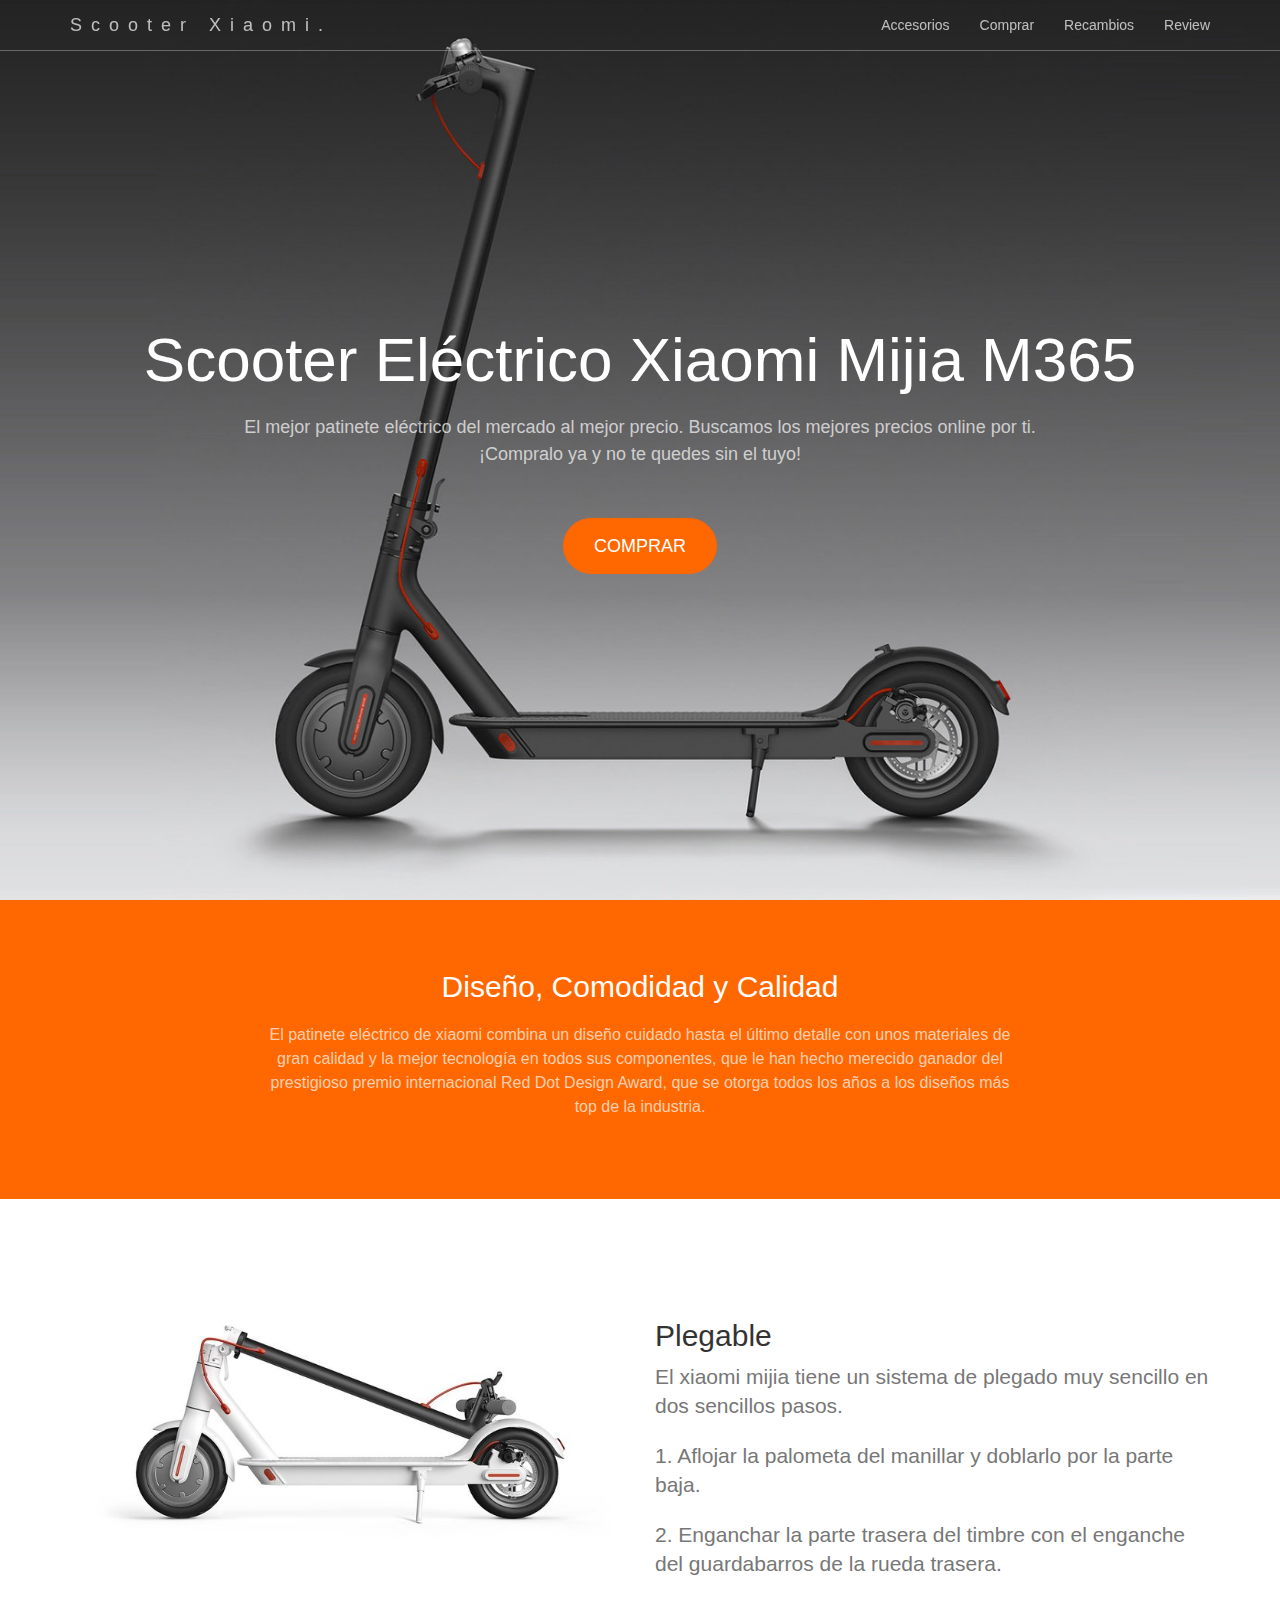
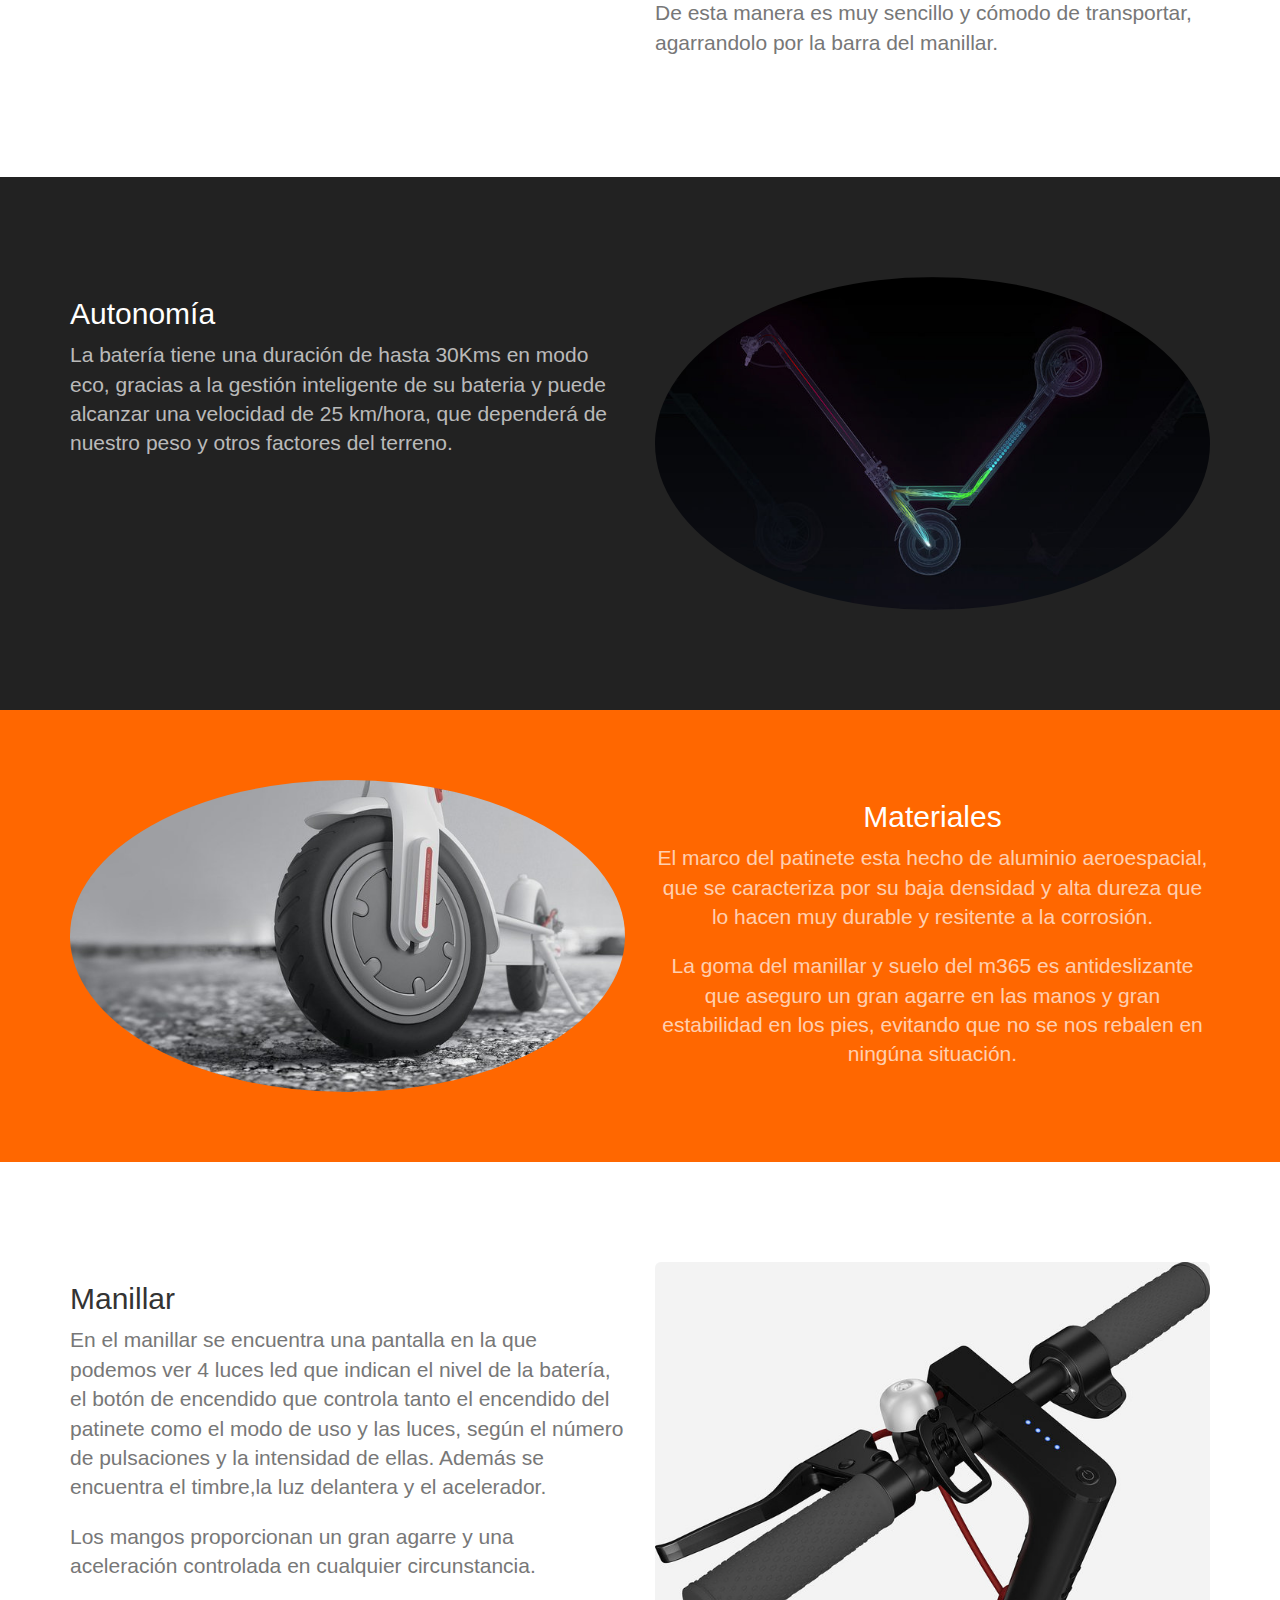
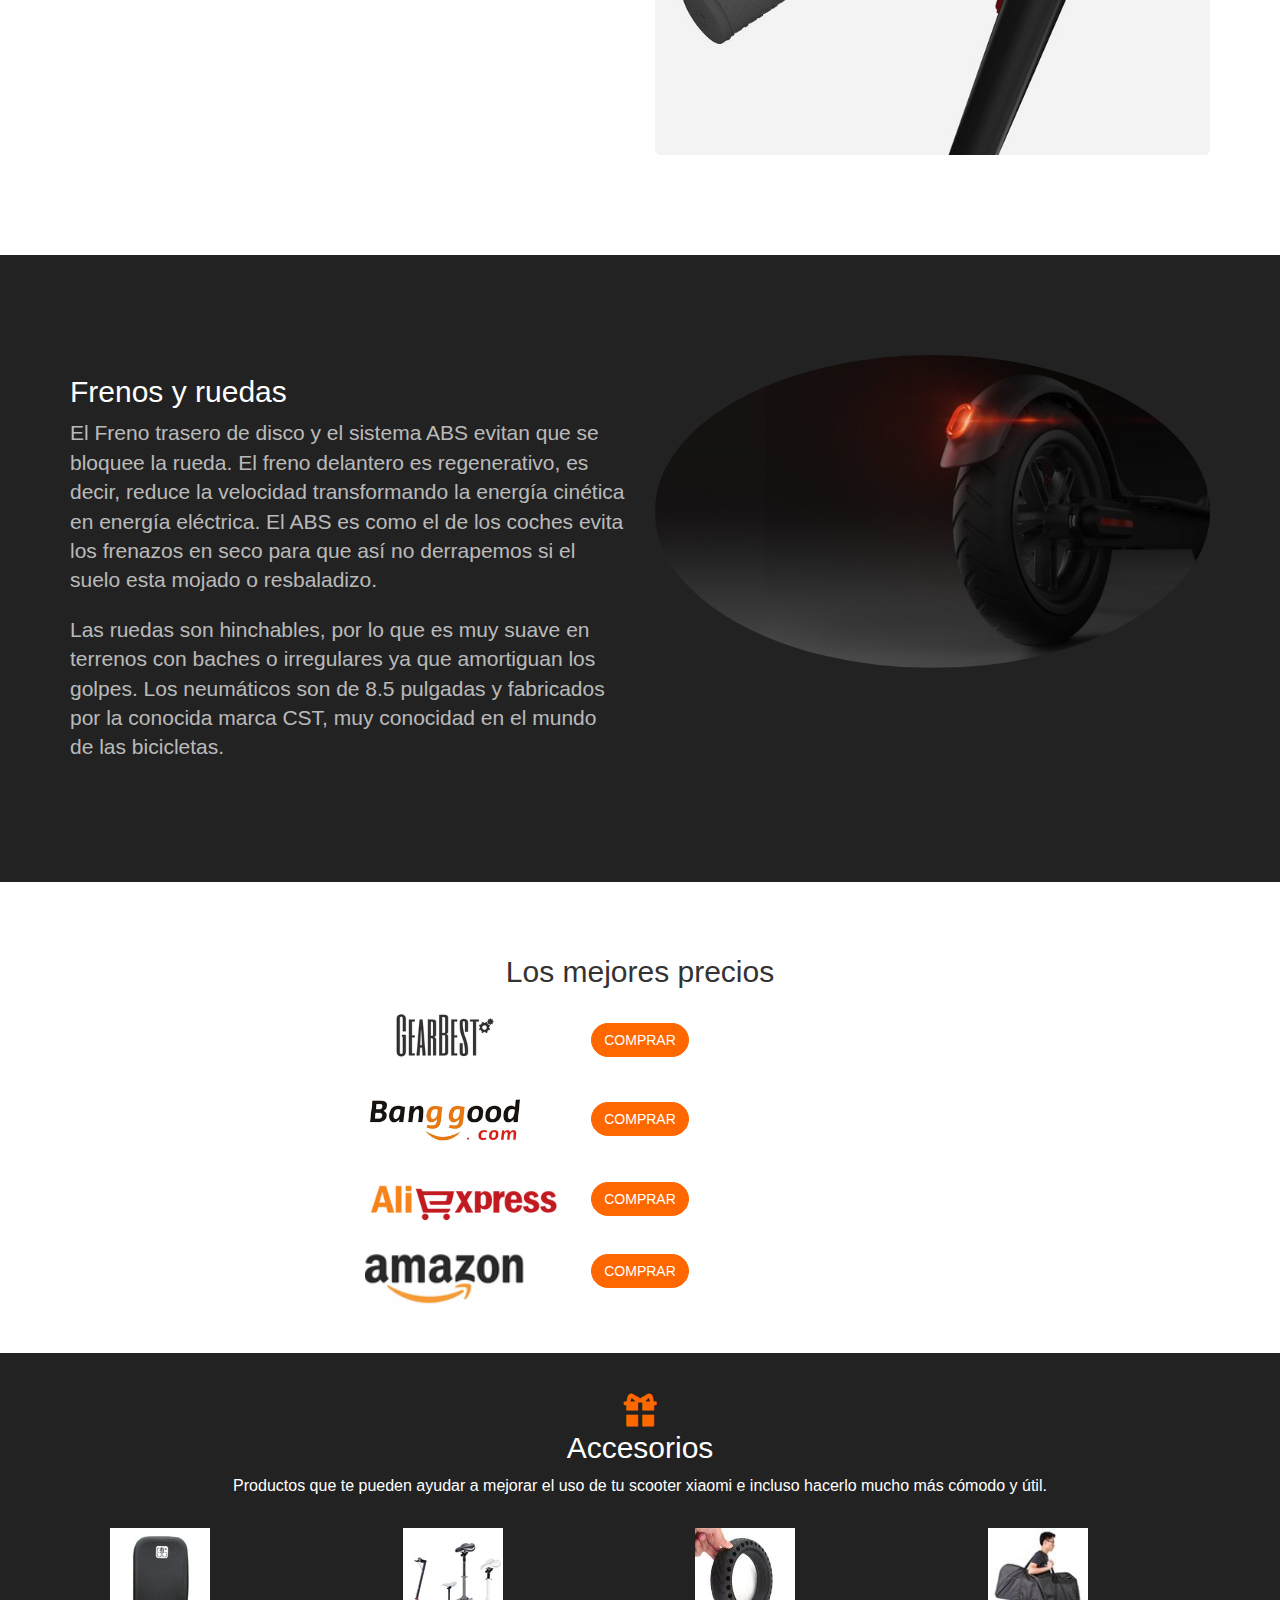
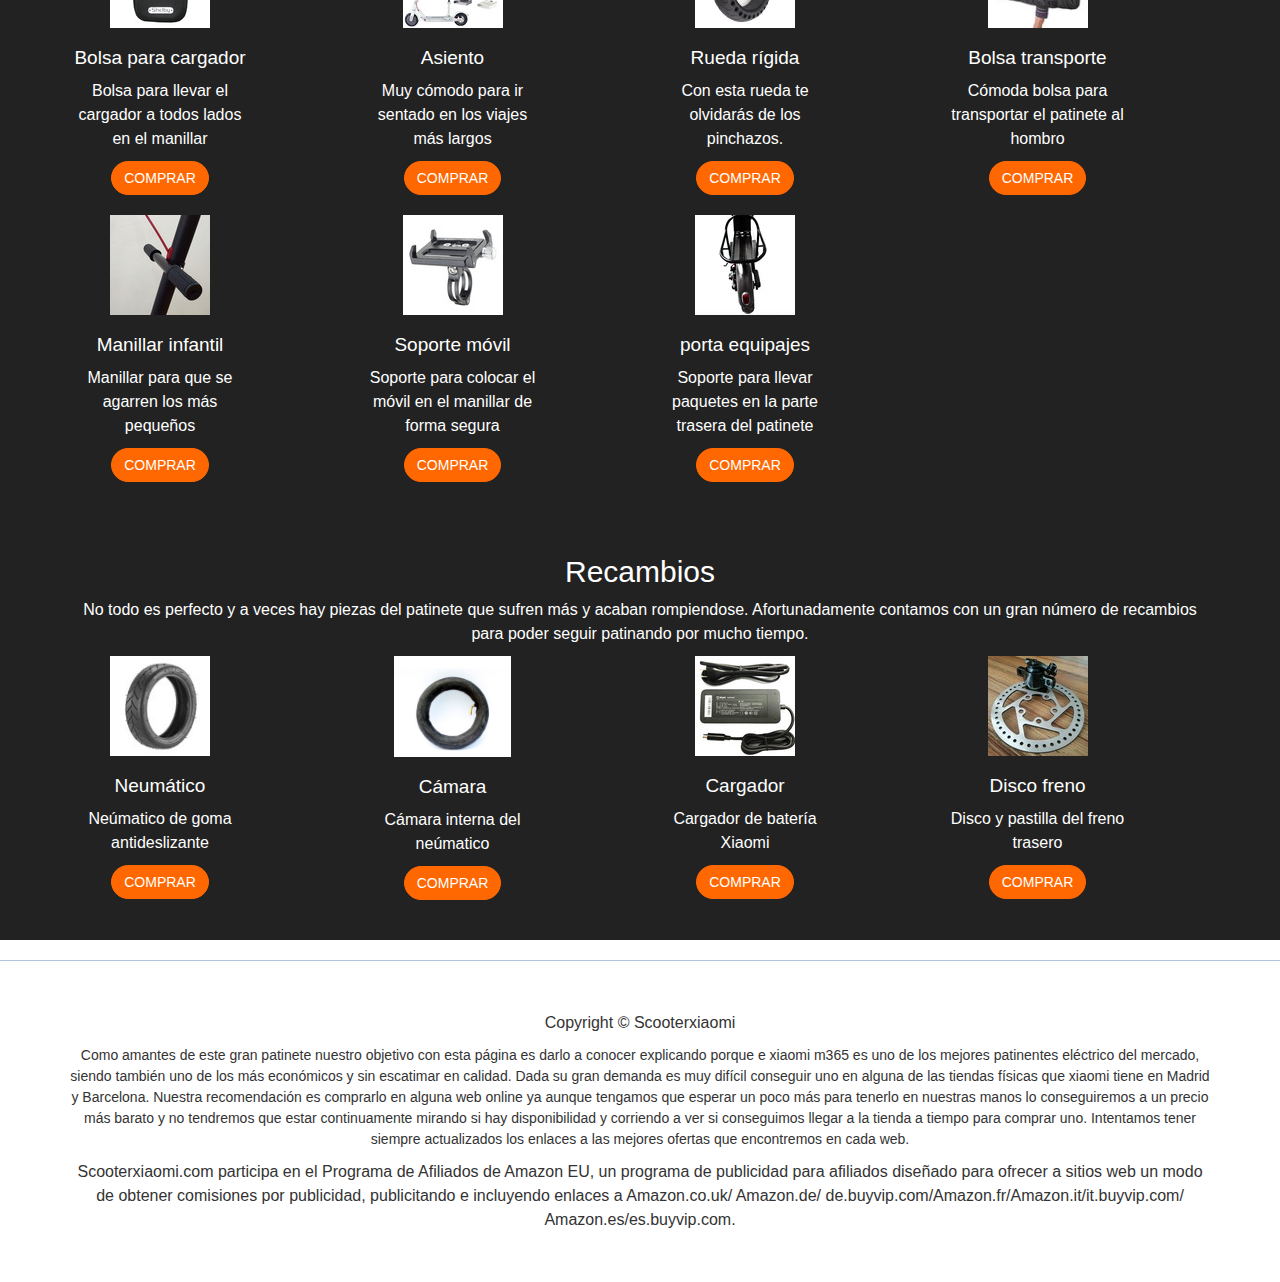
==== commit af096b74: "." ====
--- a/index.html
+++ b/index.html
@@ -218,7 +218,7 @@
                 <span class="glyphicon glyphicon-gift text-primary"></span>
                 <br> Accesorios</h2>
 
-                <p>Productos que te pueden ayudar a mejorar el uso de to scooter xiaomi e incluso hacerlo más cómodo.</p>
+                <p>Productos que te pueden ayudar a mejorar el uso de tu scooter xiaomi e incluso hacerlo mucho más cómodo y útil.</p>
 
             <div class="row pt-20">
                 <div class="col-md-3 col-sm-12">
@@ -291,7 +291,7 @@
                 </div>
                 <div class="col-md-3 col-sm-12">
                     <div class="card card-18-rem" itemscope itemtype="http://schema.org/Product">
-                        <img class="card-img-top img-accesories" src="./images/portamaletas.jpg" alt="Soporte movil" itemprop="image">
+                        <img class="card-img-top img-accesories" src="./images/portamaletas.jpg" alt="Porta equipaje" itemprop="image">
                         <div class="card-body">
                             <h3 class="card-title" itemprop="name">porta equipajes</h3>
                             <p class="card-text" itemprop="description">Soporte para llevar paquetes en la parte trasera del patinete </p>
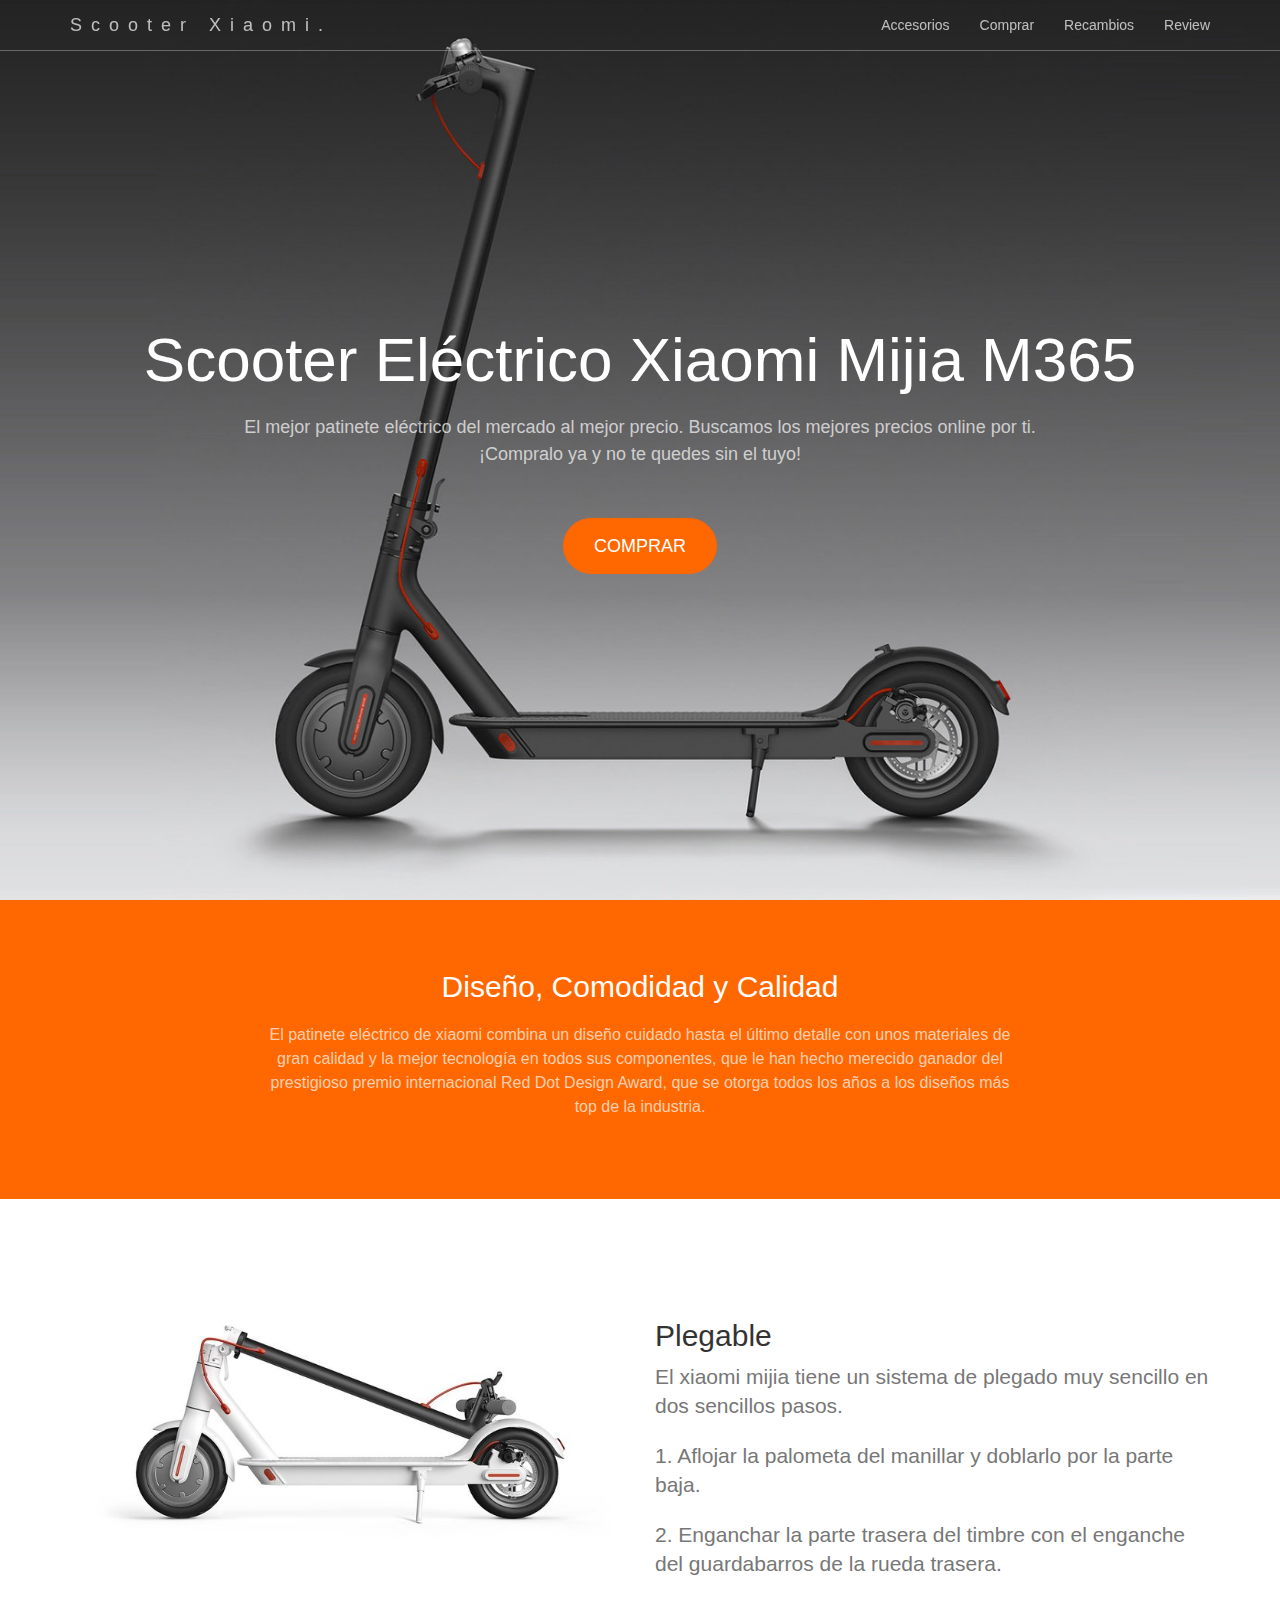
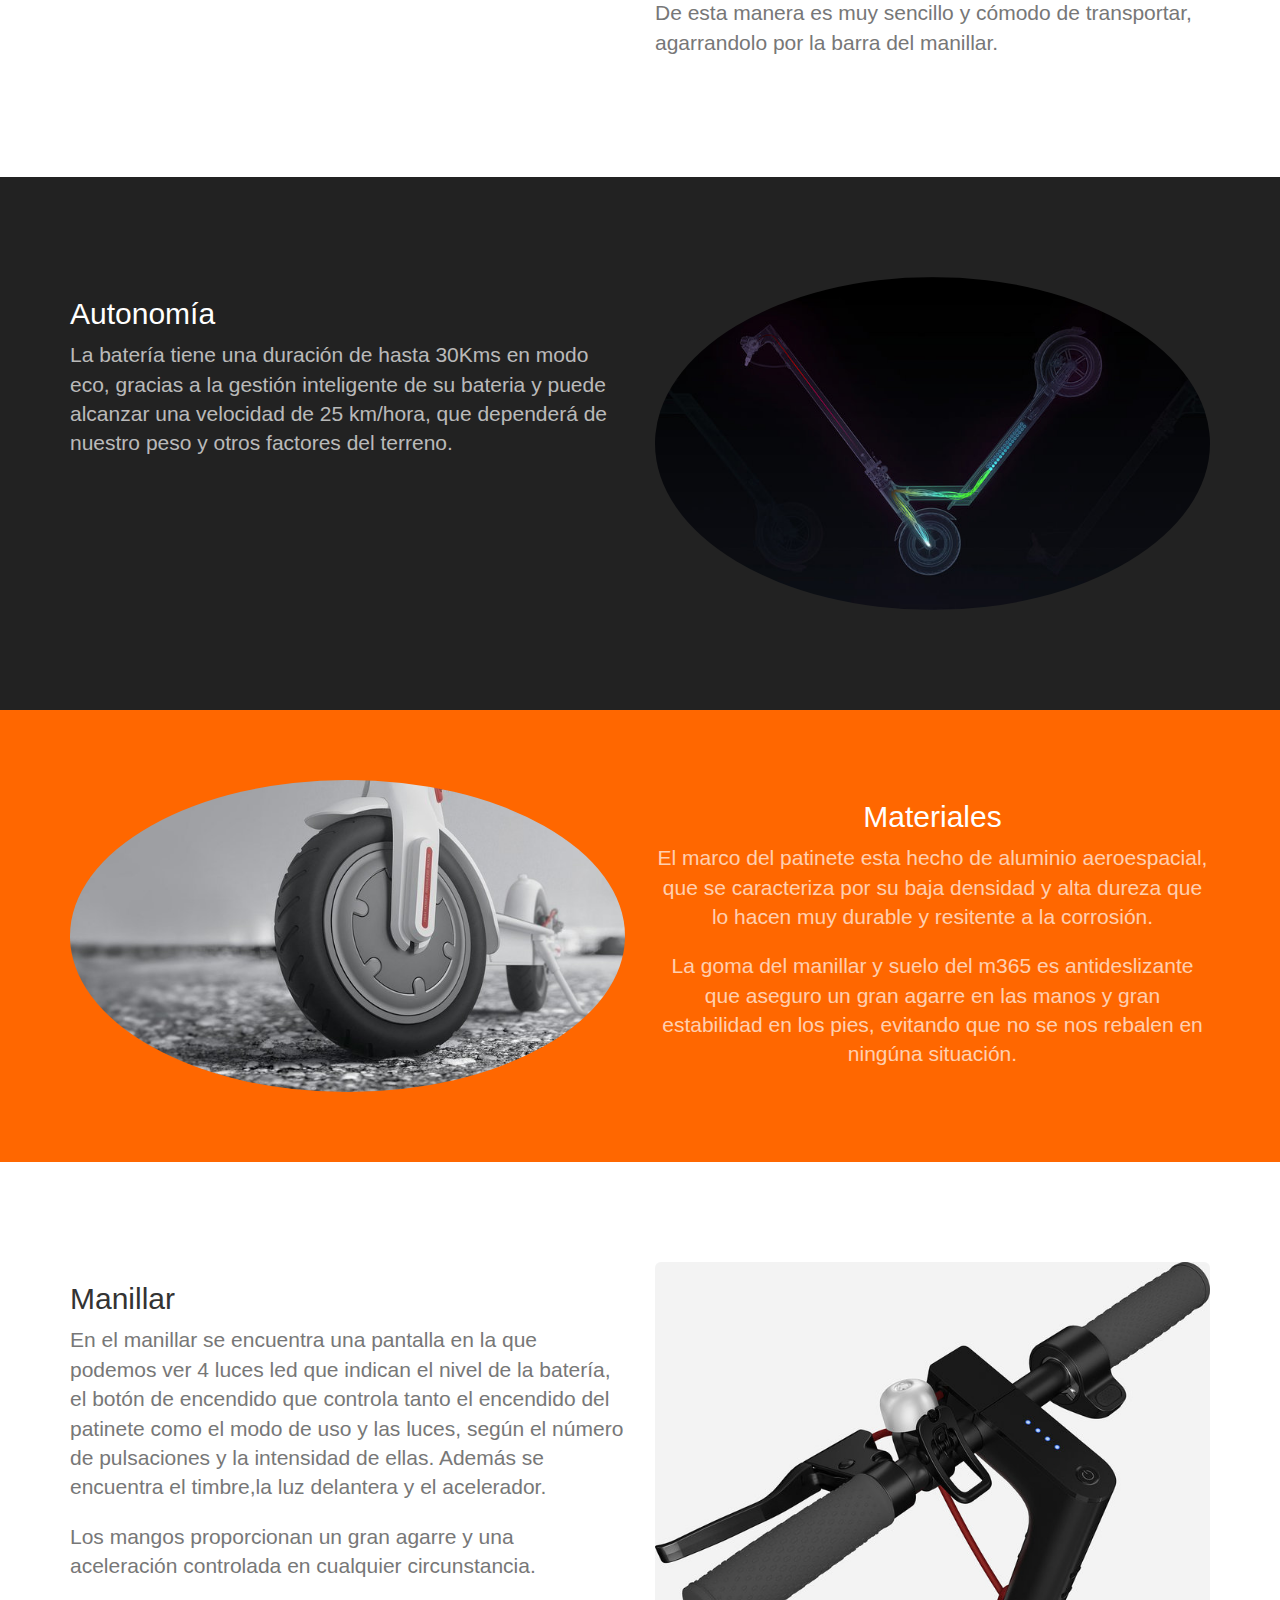
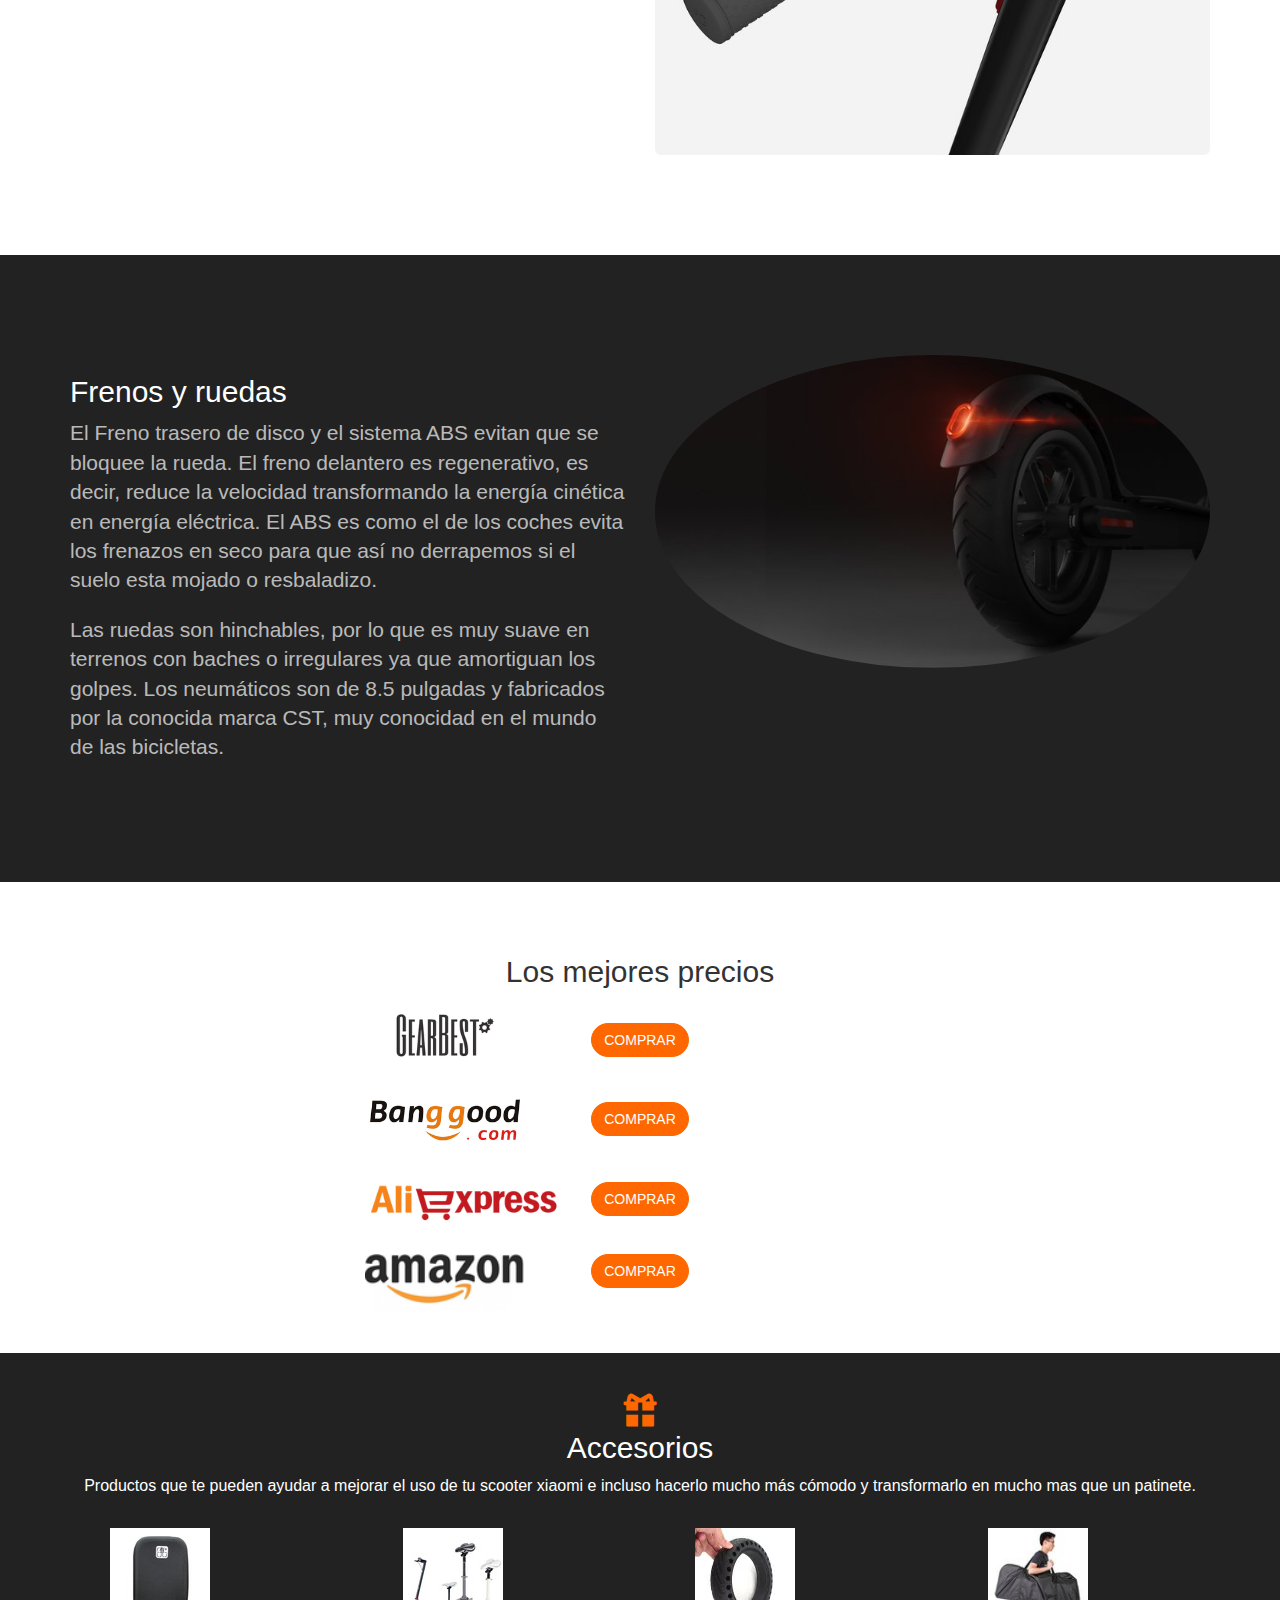
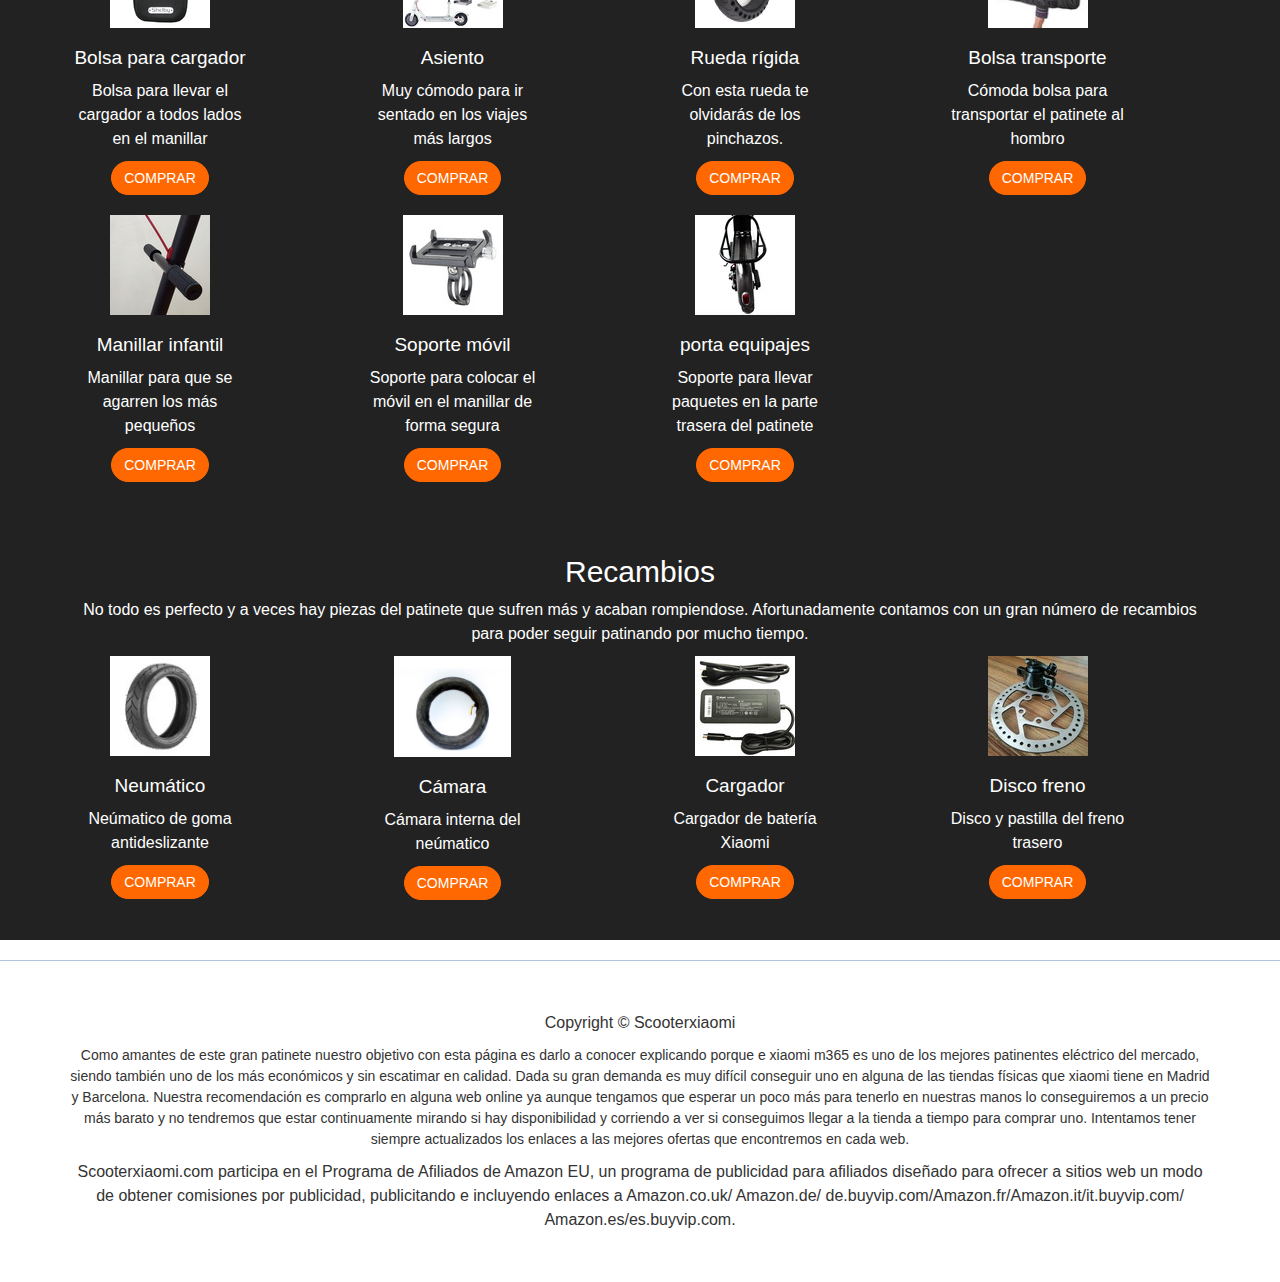
==== commit 62bca5ad: "add content" ====
--- a/index.html
+++ b/index.html
@@ -218,7 +218,7 @@
                 <span class="glyphicon glyphicon-gift text-primary"></span>
                 <br> Accesorios</h2>
 
-                <p>Productos que te pueden ayudar a mejorar el uso de tu scooter xiaomi e incluso hacerlo mucho más cómodo y útil.</p>
+                <p>Productos que te pueden ayudar a mejorar el uso de tu scooter xiaomi e incluso hacerlo mucho más cómodo y transformarlo en mucho mas que un patinete.</p>
 
             <div class="row pt-20">
                 <div class="col-md-3 col-sm-12">
